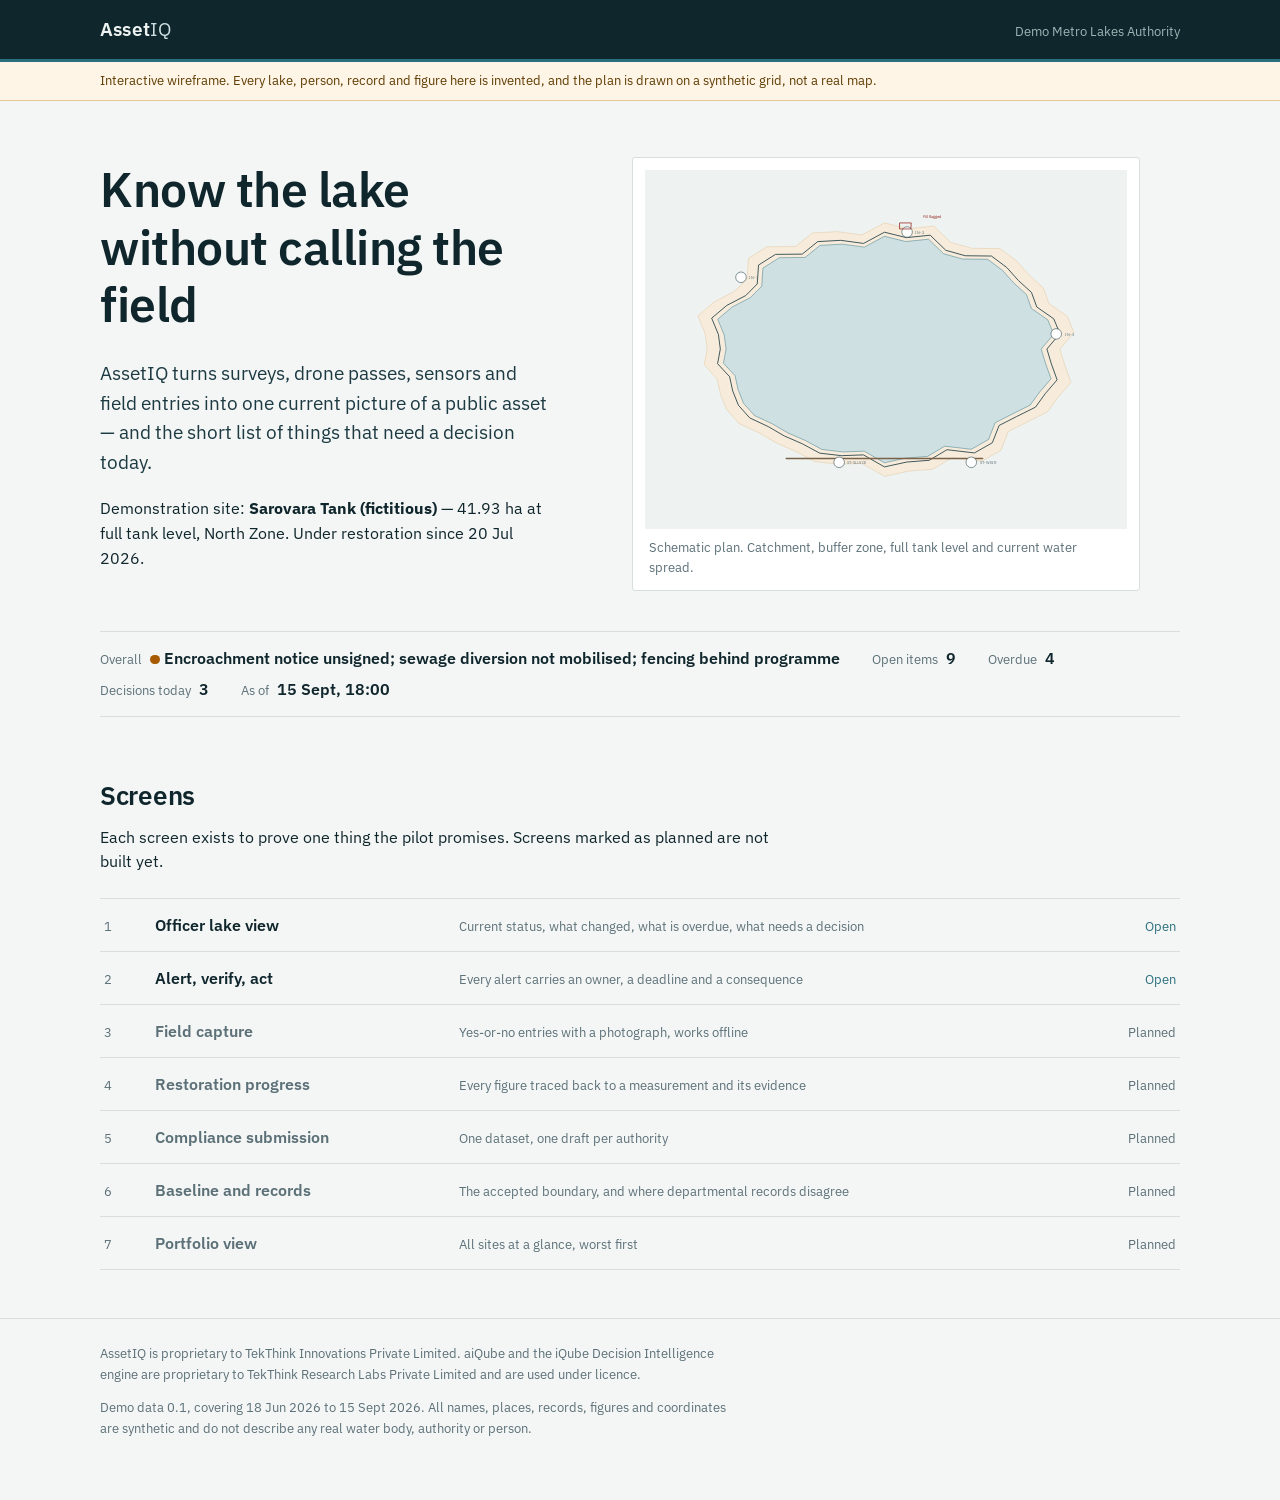
==== index.html @ f9c9c302 "Add files via upload" ====
<!doctype html>
<html lang="en">
<head>
<meta charset="utf-8">
<meta name="viewport" content="width=device-width, initial-scale=1">
<meta name="robots" content="noindex, nofollow">
<title>AssetIQ prototype</title>
<link rel="preconnect" href="https://fonts.googleapis.com">
<link rel="preconnect" href="https://fonts.gstatic.com" crossorigin>
<link href="https://fonts.googleapis.com/css2?family=IBM+Plex+Sans:wght@400;600&display=swap" rel="stylesheet">
<link rel="stylesheet" href="assets/css/aiq.css">
</head>
<body>

<header class="masthead">
  <div class="wrap">
    <span class="wordmark">Asset<span>IQ</span></span>
    <span class="authority" id="authority">Demo Metro Lakes Authority</span>
  </div>
</header>

<div class="demo-banner">
  <div class="wrap">Interactive wireframe. Every lake, person, record and figure here is invented, and the plan is drawn on a synthetic grid, not a real map.</div>
</div>

<main>
  <section class="hero wrap">
    <div class="hero-grid">
      <div>
        <h1>Know the lake without calling the field</h1>
        <p class="lede">AssetIQ turns surveys, drone passes, sensors and field entries into one current picture of a public asset — and the short list of things that need a decision today.</p>
        <p id="asset-line">Loading the demonstration site…</p>
      </div>
      <figure class="plan">
        <svg id="plan"></svg>
        <figcaption id="plan-caption">Schematic plan. Catchment, buffer zone, full tank level and current water spread.</figcaption>
      </figure>
    </div>

    <dl class="status-strip" id="status"></dl>
  </section>

  <section class="screens wrap">
    <h2>Screens</h2>
    <p>Each screen exists to prove one thing the pilot promises. Screens marked as planned are not built yet.</p>
    <ul class="screen-list" id="screens"></ul>
  </section>
</main>

<footer class="site">
  <div class="wrap">
    <p>AssetIQ is proprietary to TekThink Innovations Private Limited. aiQube and the iQube Decision Intelligence engine are proprietary to TekThink Research Labs Private Limited and are used under licence.</p>
    <p id="dataline"></p>
  </div>
</footer>

<script src="assets/js/aiq-data.js"></script>
<script>
const SCREENS = [
  { n: 1, file: "lake.html", name: "Officer lake view", what: "Current status, what changed, what is overdue, what needs a decision", built: true },
  { n: 2, file: "alerts.html", name: "Alert, verify, act", what: "Every alert carries an owner, a deadline and a consequence", built: true },
  { n: 3, file: "field.html", name: "Field capture", what: "Yes-or-no entries with a photograph, works offline" },
  { n: 4, file: "works.html", name: "Restoration progress", what: "Every figure traced back to a measurement and its evidence" },
  { n: 5, file: "compliance.html", name: "Compliance submission", what: "One dataset, one draft per authority" },
  { n: 6, file: "baseline.html", name: "Baseline and records", what: "The accepted boundary, and where departmental records disagree" },
  { n: 7, file: "portfolio.html", name: "Portfolio view", what: "All sites at a glance, worst first" }
];

(async () => {
  try {
    const data = await aiqLoad();
    const a = data.asset, ov = data.officer_view;

    document.getElementById("authority").textContent = data.authority.name;
    document.getElementById("asset-line").innerHTML =
      `Demonstration site: <strong>${a.display_name}</strong> — ${a.ftl_area_ha} ha at full tank level, ` +
      `${a.zone}. ${AIQ.custody(a.custody_state)} since ${AIQ.date(data.custody_history.at(-1).date)}.`;

    AIQ.drawPlan(document.getElementById("plan"), data);

    const parts = [
      ["Overall", `<span class="dot ${ov.overall_status}"></span> ${ov.status_reason}`],
      ["Open items", ov.open_event_count],
      ["Overdue", ov.overdue.length],
      ["Decisions today", ov.needs_decision_today.length],
      ["As of", AIQ.dateTime(ov.as_of)]
    ];
    document.getElementById("status").innerHTML = parts
      .map(([k, v]) => `<div><dt>${k}</dt><dd>${v}</dd></div>`).join("");

    document.getElementById("screens").innerHTML = SCREENS.map(s => {
      const inner = `<span class="num">${s.n}</span><span class="name">${s.name}</span>` +
                    `<span class="what">${s.what}</span><span class="state">${s.built ? "Open" : "Planned"}</span>`;
      return `<li>${s.built ? `<a href="${s.file}">${inner}</a>` : `<span class="pending">${inner}</span>`}</li>`;
    }).join("");

    document.getElementById("dataline").textContent =
      `Demo data ${data.meta.version}, covering ${AIQ.date(data.meta.period[0])} to ${AIQ.date(data.meta.period[1])}. ` +
      data.meta.disclaimer;
  } catch (err) {
    document.getElementById("asset-line").textContent =
      "The demonstration data did not load. Serve this folder over HTTP (for example: python3 -m http.server 8080) rather than opening the file directly.";
    console.error(err);
  }
})();
</script>
</body>
</html>
---- assets/css/aiq.css ----
/* AssetIQ prototype — base styles
   Palette takes its cue from survey drawings and water: deep water ink,
   silt slate, paper ground, with status colours reserved for status alone. */

:root {
  --ink: #0f262c;
  --ink-soft: #1c3a42;
  --slate: #5c7078;
  --paper: #f4f6f5;
  --surface: #ffffff;
  --line: #d7dedb;
  --line-strong: #a9b8b4;
  --water: #2a6f7d;
  --water-pale: #cfe0e2;
  --green: #2c6b45;
  --amber: #a65b00;
  --red: #94261f;
  --grey: #7e8c90;

  --step--1: 0.83rem;
  --step-0: 1rem;
  --step-1: 1.2rem;
  --step-2: 1.6rem;
  --step-3: 2.2rem;
  --step-4: 3rem;

  --gap: 1.25rem;
  --radius: 3px;
}

* { box-sizing: border-box; }

svg, img { max-width: 100%; }

html { scroll-padding-top: 5rem; }

body {
  margin: 0;
  overflow-x: hidden;
  background: var(--paper);
  color: var(--ink);
  font-family: "IBM Plex Sans", "Segoe UI", system-ui, sans-serif;
  font-size: var(--step-0);
  line-height: 1.55;
  font-variant-numeric: tabular-nums;
  -webkit-font-smoothing: antialiased;
}

h1, h2, h3 { line-height: 1.2; font-weight: 600; margin: 0 0 0.5em; letter-spacing: -0.01em; }
h1 { font-size: var(--step-3); }
h2 { font-size: var(--step-2); }
h3 { font-size: var(--step-1); }
p { margin: 0 0 1em; max-width: 68ch; }
a { color: var(--water); text-decoration-thickness: 1px; text-underline-offset: 2px; }
a:focus-visible, button:focus-visible { outline: 2px solid var(--water); outline-offset: 2px; }

.wrap { width: min(1080px, 100% - 3rem); margin-inline: auto; }

/* ---------------------------------------------------------------- masthead */
.masthead {
  background: var(--ink);
  color: #eef3f2;
  border-bottom: 3px solid var(--water);
}
.masthead .wrap { display: flex; align-items: baseline; gap: 1rem; padding: 0.9rem 0; flex-wrap: wrap; }
.wordmark { font-size: var(--step-1); font-weight: 600; letter-spacing: 0.01em; }
.wordmark span { color: var(--water-pale); font-weight: 400; }
.masthead .authority { color: #9fb6b8; font-size: var(--step--1); margin-left: auto; }

/* ---------------------------------------------------------------- banner */
.demo-banner {
  background: #fff5e6;
  border-bottom: 1px solid #e6c894;
  color: #5d3b00;
  font-size: var(--step--1);
}
.demo-banner .wrap { padding: 0.55rem 0; }

/* ---------------------------------------------------------------- hero */
.hero { padding: 2.5rem 0 1.5rem; }
.hero-grid { display: grid; grid-template-columns: minmax(0, 1fr) minmax(0, 1.3fr); gap: 2.5rem; align-items: center; }
.hero h1 { font-size: var(--step-4); max-width: 18ch; }
.hero .lede { font-size: var(--step-1); color: var(--ink-soft); }

.plan {
  background: var(--surface);
  border: 1px solid var(--line);
  border-radius: var(--radius);
  padding: 0.75rem;
}
.plan svg { display: block; width: 100%; height: auto; }
.plan figcaption { color: var(--slate); font-size: var(--step--1); padding: 0.5rem 0.25rem 0; }

/* schematic ink */
.plan-ink .catchment { fill: #eef2f0; stroke: var(--line-strong); stroke-dasharray: 6 4; }
.plan-ink .buffer { fill: #f7ecdc; stroke: #d9b98a; }
.plan-ink .ftl { fill: none; stroke: var(--ink-soft); stroke-width: 2.2; }
.plan-ink .water { fill: var(--water-pale); stroke: var(--water); stroke-width: 1.2; }
.plan-ink .bund { stroke: #7a6248; stroke-width: 4; fill: none; stroke-linecap: round; }
.plan-ink .node { fill: var(--surface); stroke: var(--ink-soft); stroke-width: 1.4; }
.plan-ink .node-label { font-size: 11px; fill: var(--slate); }
.plan-ink .flag { fill: none; stroke: var(--red); stroke-width: 2; }
.plan-ink .flag-label { font-size: 11px; fill: var(--red); }

/* ---------------------------------------------------------------- status */
.status-strip {
  display: flex; flex-wrap: wrap; gap: 0.35rem 2rem;
  border-top: 1px solid var(--line); border-bottom: 1px solid var(--line);
  padding: 0.9rem 0; margin: 1.5rem 0 2.5rem;
}
.status-strip div { display: flex; align-items: baseline; gap: 0.5rem; }
.status-strip dt { color: var(--slate); font-size: var(--step--1); }
.status-strip dd { margin: 0; font-weight: 600; }

.dot { width: 0.6rem; height: 0.6rem; border-radius: 50%; display: inline-block; }
.dot.green { background: var(--green); }
.dot.amber { background: var(--amber); }
.dot.red { background: var(--red); }
.dot.grey { background: var(--grey); }

/* ---------------------------------------------------------------- screens */
.screens { padding-bottom: 3rem; }
.screen-list { list-style: none; margin: 1.5rem 0 0; padding: 0; border-top: 1px solid var(--line); }
.screen-list li { border-bottom: 1px solid var(--line); }
.screen-list a, .screen-list .pending {
  display: grid; grid-template-columns: 2.2rem minmax(0, 18rem) 1fr auto;
  gap: 1rem; align-items: baseline; padding: 0.85rem 0.25rem; text-decoration: none; color: inherit;
}
.screen-list a:hover { background: #eaf0ef; }
.screen-list .pending { color: var(--slate); }
.screen-list .num { color: var(--slate); font-size: var(--step--1); }
.screen-list .name { font-weight: 600; }
.screen-list .what { color: var(--slate); font-size: var(--step--1); }
.screen-list .state { color: var(--slate); font-size: var(--step--1); white-space: nowrap; }
.screen-list a .state { color: var(--water); }

footer.site { border-top: 1px solid var(--line); padding: 1.5rem 0 3rem; color: var(--slate); font-size: var(--step--1); }
footer.site p { max-width: 80ch; }

@media (max-width: 800px) {
  .hero-grid { grid-template-columns: 1fr; gap: 1.5rem; }
  .hero h1 { font-size: var(--step-3); max-width: none; }
  .screen-list a, .screen-list .pending { grid-template-columns: 1.6rem 1fr; }
  .screen-list .what, .screen-list .state { grid-column: 2; }
}

@media (prefers-reduced-motion: reduce) {
  * { animation: none !important; transition: none !important; }
}

/* ================================================================ lake view */
.lake-head { padding: 1.75rem 0 0.75rem; }
.lake-head .row { display: flex; align-items: flex-end; justify-content: space-between; gap: 1rem; flex-wrap: wrap; }
.lake-head h1 { margin-bottom: 0.15em; }
.lake-head .sub { color: var(--slate); font-size: var(--step--1); margin: 0; }
.verdict { display: flex; align-items: center; gap: 0.6rem; font-weight: 600; }
.verdict .reason { font-weight: 400; color: var(--ink-soft); }

.cols { display: grid; grid-template-columns: minmax(0, 1fr) minmax(0, 1.15fr); gap: 2rem; align-items: start; padding-bottom: 3rem; }
.stack > * + * { margin-top: 1.75rem; }

.panel { background: var(--surface); border: 1px solid var(--line); border-radius: var(--radius); }
.panel > h2 { font-size: var(--step-1); margin: 0; padding: 0.8rem 1rem; border-bottom: 1px solid var(--line); }
.panel > .body { padding: 1rem; }
.panel > .body > :last-child { margin-bottom: 0; }

/* decisions — the one loud thing on the page */
.decisions { border-left: 4px solid var(--amber); }
.decisions ol { list-style: none; margin: 0; padding: 0; counter-reset: dec; }
.decisions li { display: grid; grid-template-columns: 1.6rem 1fr; gap: 0.75rem; padding: 0.85rem 0; border-bottom: 1px solid var(--line); }
.decisions li:last-child { border-bottom: 0; padding-bottom: 0; }
.decisions li::before { counter-increment: dec; content: counter(dec); color: var(--slate); font-size: var(--step--1); padding-top: 0.15rem; }
.decisions .ask { font-weight: 600; }
.decisions .why { color: var(--slate); font-size: var(--step--1); margin: 0.15rem 0 0; }

/* indicator grid */
.indicators { display: grid; grid-template-columns: repeat(2, minmax(0, 1fr)); }
.indicators div { padding: 0.7rem 1rem; border-top: 1px solid var(--line); }
.indicators div:nth-child(-n+2) { border-top: 0; }
.indicators div:nth-child(odd) { border-right: 1px solid var(--line); }
.indicators .k { display: flex; align-items: center; gap: 0.45rem; font-weight: 600; font-size: var(--step--1); }
.indicators .v { color: var(--slate); font-size: var(--step--1); margin: 0.1rem 0 0; }

/* event rows */
.events { list-style: none; margin: 0; padding: 0; }
.events li { padding: 0.8rem 1rem; border-top: 1px solid var(--line); }
.events li:first-child { border-top: 0; }
.events .title { font-weight: 600; }
.events .meta { color: var(--slate); font-size: var(--step--1); margin: 0.15rem 0 0; }
.events .late { color: var(--red); font-weight: 600; }
.events .owner { color: var(--ink-soft); }

/* charts */
.chart { width: 100%; height: auto; display: block; }
.chart .grid-line { stroke: var(--line); stroke-width: 1; }
.chart .limit { stroke: var(--red); stroke-width: 1; stroke-dasharray: 4 3; }
.chart .plot { fill: none; stroke: var(--water); stroke-width: 1.6; }
.chart .mark { fill: var(--red); }
.chart text { font-size: 10px; fill: var(--slate); }
.chart .band { fill: #f6e7e6; }
.caption { color: var(--slate); font-size: var(--step--1); margin: 0.5rem 0 0; }

/* progress */
.bars { list-style: none; margin: 0; padding: 0; }
.bars li { display: grid; grid-template-columns: 1fr 5rem; gap: 0.75rem; align-items: center; padding: 0.4rem 0; }
.bars .label { font-size: var(--step--1); }
.bars .track { grid-column: 1 / -1; height: 6px; background: #e8edeb; border-radius: 3px; overflow: hidden; }
.bars .fill { display: block; height: 100%; background: var(--water); }
.bars .pct { text-align: right; font-size: var(--step--1); font-weight: 600; }
.total { display: flex; justify-content: space-between; align-items: baseline; border-top: 1px solid var(--line); margin-top: 0.75rem; padding-top: 0.75rem; }
.total .big { font-size: var(--step-2); font-weight: 600; }

.backlink { display: inline-block; margin: 1.25rem 0 0; font-size: var(--step--1); }

@media (max-width: 860px) {
  .cols { grid-template-columns: 1fr; }
  .indicators { grid-template-columns: 1fr; }
  .indicators div:nth-child(odd) { border-right: 0; }
  .indicators div:nth-child(2) { border-top: 1px solid var(--line); }
}
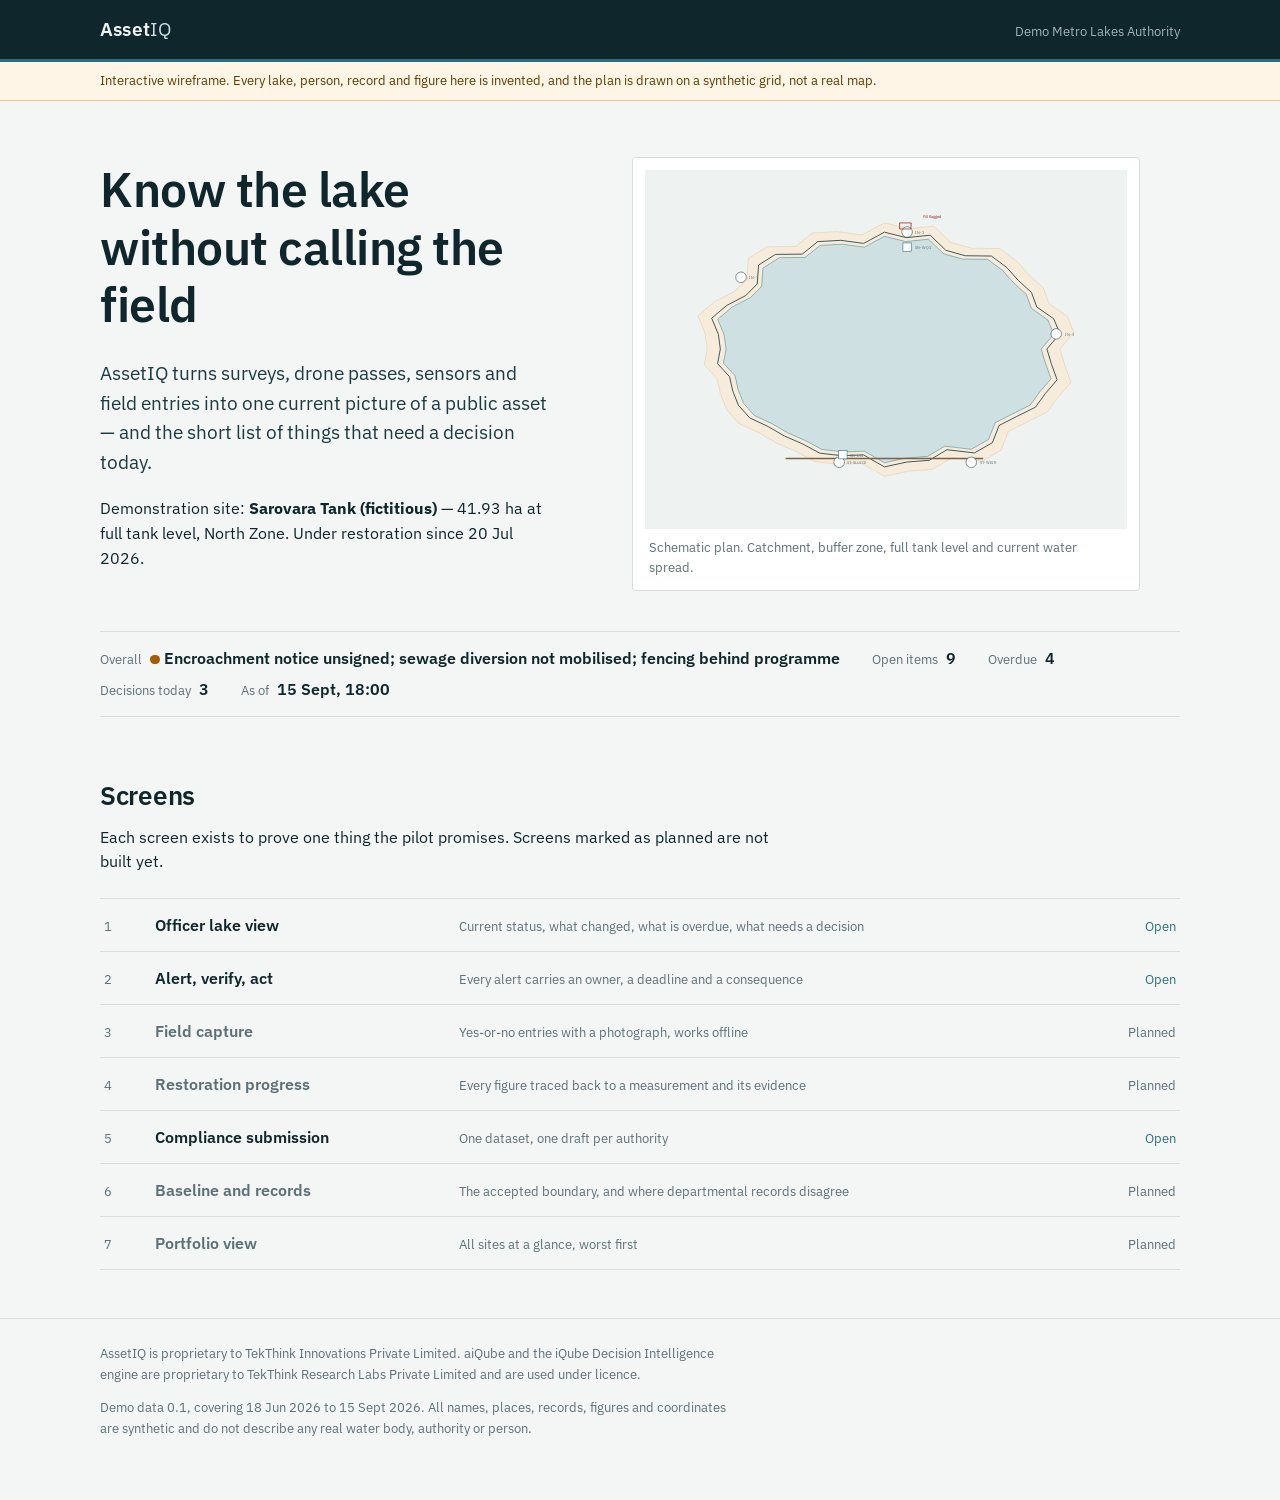
==== commit 69e3ae82: "Add files via upload" ====
--- a/index.html
+++ b/index.html
@@ -61,7 +61,7 @@
   { n: 2, file: "alerts.html", name: "Alert, verify, act", what: "Every alert carries an owner, a deadline and a consequence", built: true },
   { n: 3, file: "field.html", name: "Field capture", what: "Yes-or-no entries with a photograph, works offline" },
   { n: 4, file: "works.html", name: "Restoration progress", what: "Every figure traced back to a measurement and its evidence" },
-  { n: 5, file: "compliance.html", name: "Compliance submission", what: "One dataset, one draft per authority" },
+  { n: 5, file: "compliance.html", name: "Compliance submission", what: "One dataset, one draft per authority", built: true },
   { n: 6, file: "baseline.html", name: "Baseline and records", what: "The accepted boundary, and where departmental records disagree" },
   { n: 7, file: "portfolio.html", name: "Portfolio view", what: "All sites at a glance, worst first" }
 ];
--- a/assets/css/aiq.css
+++ b/assets/css/aiq.css
@@ -1,221 +1,279 @@
-/* AssetIQ prototype — base styles
-   Palette takes its cue from survey drawings and water: deep water ink,
-   silt slate, paper ground, with status colours reserved for status alone. */
-
-:root {
-  --ink: #0f262c;
-  --ink-soft: #1c3a42;
-  --slate: #5c7078;
-  --paper: #f4f6f5;
-  --surface: #ffffff;
-  --line: #d7dedb;
-  --line-strong: #a9b8b4;
-  --water: #2a6f7d;
-  --water-pale: #cfe0e2;
-  --green: #2c6b45;
-  --amber: #a65b00;
-  --red: #94261f;
-  --grey: #7e8c90;
-
-  --step--1: 0.83rem;
-  --step-0: 1rem;
-  --step-1: 1.2rem;
-  --step-2: 1.6rem;
-  --step-3: 2.2rem;
-  --step-4: 3rem;
-
-  --gap: 1.25rem;
-  --radius: 3px;
-}
-
-* { box-sizing: border-box; }
-
-svg, img { max-width: 100%; }
-
-html { scroll-padding-top: 5rem; }
-
-body {
-  margin: 0;
-  overflow-x: hidden;
-  background: var(--paper);
-  color: var(--ink);
-  font-family: "IBM Plex Sans", "Segoe UI", system-ui, sans-serif;
-  font-size: var(--step-0);
-  line-height: 1.55;
-  font-variant-numeric: tabular-nums;
-  -webkit-font-smoothing: antialiased;
-}
-
-h1, h2, h3 { line-height: 1.2; font-weight: 600; margin: 0 0 0.5em; letter-spacing: -0.01em; }
-h1 { font-size: var(--step-3); }
-h2 { font-size: var(--step-2); }
-h3 { font-size: var(--step-1); }
-p { margin: 0 0 1em; max-width: 68ch; }
-a { color: var(--water); text-decoration-thickness: 1px; text-underline-offset: 2px; }
-a:focus-visible, button:focus-visible { outline: 2px solid var(--water); outline-offset: 2px; }
-
-.wrap { width: min(1080px, 100% - 3rem); margin-inline: auto; }
-
-/* ---------------------------------------------------------------- masthead */
-.masthead {
-  background: var(--ink);
-  color: #eef3f2;
-  border-bottom: 3px solid var(--water);
-}
-.masthead .wrap { display: flex; align-items: baseline; gap: 1rem; padding: 0.9rem 0; flex-wrap: wrap; }
-.wordmark { font-size: var(--step-1); font-weight: 600; letter-spacing: 0.01em; }
-.wordmark span { color: var(--water-pale); font-weight: 400; }
-.masthead .authority { color: #9fb6b8; font-size: var(--step--1); margin-left: auto; }
-
-/* ---------------------------------------------------------------- banner */
-.demo-banner {
-  background: #fff5e6;
-  border-bottom: 1px solid #e6c894;
-  color: #5d3b00;
-  font-size: var(--step--1);
-}
-.demo-banner .wrap { padding: 0.55rem 0; }
-
-/* ---------------------------------------------------------------- hero */
-.hero { padding: 2.5rem 0 1.5rem; }
-.hero-grid { display: grid; grid-template-columns: minmax(0, 1fr) minmax(0, 1.3fr); gap: 2.5rem; align-items: center; }
-.hero h1 { font-size: var(--step-4); max-width: 18ch; }
-.hero .lede { font-size: var(--step-1); color: var(--ink-soft); }
-
-.plan {
-  background: var(--surface);
-  border: 1px solid var(--line);
-  border-radius: var(--radius);
-  padding: 0.75rem;
-}
-.plan svg { display: block; width: 100%; height: auto; }
-.plan figcaption { color: var(--slate); font-size: var(--step--1); padding: 0.5rem 0.25rem 0; }
-
-/* schematic ink */
-.plan-ink .catchment { fill: #eef2f0; stroke: var(--line-strong); stroke-dasharray: 6 4; }
-.plan-ink .buffer { fill: #f7ecdc; stroke: #d9b98a; }
-.plan-ink .ftl { fill: none; stroke: var(--ink-soft); stroke-width: 2.2; }
-.plan-ink .water { fill: var(--water-pale); stroke: var(--water); stroke-width: 1.2; }
-.plan-ink .bund { stroke: #7a6248; stroke-width: 4; fill: none; stroke-linecap: round; }
-.plan-ink .node { fill: var(--surface); stroke: var(--ink-soft); stroke-width: 1.4; }
-.plan-ink .node-label { font-size: 11px; fill: var(--slate); }
-.plan-ink .flag { fill: none; stroke: var(--red); stroke-width: 2; }
-.plan-ink .flag-label { font-size: 11px; fill: var(--red); }
-
-/* ---------------------------------------------------------------- status */
-.status-strip {
-  display: flex; flex-wrap: wrap; gap: 0.35rem 2rem;
-  border-top: 1px solid var(--line); border-bottom: 1px solid var(--line);
-  padding: 0.9rem 0; margin: 1.5rem 0 2.5rem;
-}
-.status-strip div { display: flex; align-items: baseline; gap: 0.5rem; }
-.status-strip dt { color: var(--slate); font-size: var(--step--1); }
-.status-strip dd { margin: 0; font-weight: 600; }
-
-.dot { width: 0.6rem; height: 0.6rem; border-radius: 50%; display: inline-block; }
-.dot.green { background: var(--green); }
-.dot.amber { background: var(--amber); }
-.dot.red { background: var(--red); }
-.dot.grey { background: var(--grey); }
-
-/* ---------------------------------------------------------------- screens */
-.screens { padding-bottom: 3rem; }
-.screen-list { list-style: none; margin: 1.5rem 0 0; padding: 0; border-top: 1px solid var(--line); }
-.screen-list li { border-bottom: 1px solid var(--line); }
-.screen-list a, .screen-list .pending {
-  display: grid; grid-template-columns: 2.2rem minmax(0, 18rem) 1fr auto;
-  gap: 1rem; align-items: baseline; padding: 0.85rem 0.25rem; text-decoration: none; color: inherit;
-}
-.screen-list a:hover { background: #eaf0ef; }
-.screen-list .pending { color: var(--slate); }
-.screen-list .num { color: var(--slate); font-size: var(--step--1); }
-.screen-list .name { font-weight: 600; }
-.screen-list .what { color: var(--slate); font-size: var(--step--1); }
-.screen-list .state { color: var(--slate); font-size: var(--step--1); white-space: nowrap; }
-.screen-list a .state { color: var(--water); }
-
-footer.site { border-top: 1px solid var(--line); padding: 1.5rem 0 3rem; color: var(--slate); font-size: var(--step--1); }
-footer.site p { max-width: 80ch; }
-
-@media (max-width: 800px) {
-  .hero-grid { grid-template-columns: 1fr; gap: 1.5rem; }
-  .hero h1 { font-size: var(--step-3); max-width: none; }
-  .screen-list a, .screen-list .pending { grid-template-columns: 1.6rem 1fr; }
-  .screen-list .what, .screen-list .state { grid-column: 2; }
-}
-
-@media (prefers-reduced-motion: reduce) {
-  * { animation: none !important; transition: none !important; }
-}
-
-/* ================================================================ lake view */
-.lake-head { padding: 1.75rem 0 0.75rem; }
-.lake-head .row { display: flex; align-items: flex-end; justify-content: space-between; gap: 1rem; flex-wrap: wrap; }
-.lake-head h1 { margin-bottom: 0.15em; }
-.lake-head .sub { color: var(--slate); font-size: var(--step--1); margin: 0; }
-.verdict { display: flex; align-items: center; gap: 0.6rem; font-weight: 600; }
-.verdict .reason { font-weight: 400; color: var(--ink-soft); }
-
-.cols { display: grid; grid-template-columns: minmax(0, 1fr) minmax(0, 1.15fr); gap: 2rem; align-items: start; padding-bottom: 3rem; }
-.stack > * + * { margin-top: 1.75rem; }
-
-.panel { background: var(--surface); border: 1px solid var(--line); border-radius: var(--radius); }
-.panel > h2 { font-size: var(--step-1); margin: 0; padding: 0.8rem 1rem; border-bottom: 1px solid var(--line); }
-.panel > .body { padding: 1rem; }
-.panel > .body > :last-child { margin-bottom: 0; }
-
-/* decisions — the one loud thing on the page */
-.decisions { border-left: 4px solid var(--amber); }
-.decisions ol { list-style: none; margin: 0; padding: 0; counter-reset: dec; }
-.decisions li { display: grid; grid-template-columns: 1.6rem 1fr; gap: 0.75rem; padding: 0.85rem 0; border-bottom: 1px solid var(--line); }
-.decisions li:last-child { border-bottom: 0; padding-bottom: 0; }
-.decisions li::before { counter-increment: dec; content: counter(dec); color: var(--slate); font-size: var(--step--1); padding-top: 0.15rem; }
-.decisions .ask { font-weight: 600; }
-.decisions .why { color: var(--slate); font-size: var(--step--1); margin: 0.15rem 0 0; }
-
-/* indicator grid */
-.indicators { display: grid; grid-template-columns: repeat(2, minmax(0, 1fr)); }
-.indicators div { padding: 0.7rem 1rem; border-top: 1px solid var(--line); }
-.indicators div:nth-child(-n+2) { border-top: 0; }
-.indicators div:nth-child(odd) { border-right: 1px solid var(--line); }
-.indicators .k { display: flex; align-items: center; gap: 0.45rem; font-weight: 600; font-size: var(--step--1); }
-.indicators .v { color: var(--slate); font-size: var(--step--1); margin: 0.1rem 0 0; }
-
-/* event rows */
-.events { list-style: none; margin: 0; padding: 0; }
-.events li { padding: 0.8rem 1rem; border-top: 1px solid var(--line); }
-.events li:first-child { border-top: 0; }
-.events .title { font-weight: 600; }
-.events .meta { color: var(--slate); font-size: var(--step--1); margin: 0.15rem 0 0; }
-.events .late { color: var(--red); font-weight: 600; }
-.events .owner { color: var(--ink-soft); }
-
-/* charts */
-.chart { width: 100%; height: auto; display: block; }
-.chart .grid-line { stroke: var(--line); stroke-width: 1; }
-.chart .limit { stroke: var(--red); stroke-width: 1; stroke-dasharray: 4 3; }
-.chart .plot { fill: none; stroke: var(--water); stroke-width: 1.6; }
-.chart .mark { fill: var(--red); }
-.chart text { font-size: 10px; fill: var(--slate); }
-.chart .band { fill: #f6e7e6; }
-.caption { color: var(--slate); font-size: var(--step--1); margin: 0.5rem 0 0; }
-
-/* progress */
-.bars { list-style: none; margin: 0; padding: 0; }
-.bars li { display: grid; grid-template-columns: 1fr 5rem; gap: 0.75rem; align-items: center; padding: 0.4rem 0; }
-.bars .label { font-size: var(--step--1); }
-.bars .track { grid-column: 1 / -1; height: 6px; background: #e8edeb; border-radius: 3px; overflow: hidden; }
-.bars .fill { display: block; height: 100%; background: var(--water); }
-.bars .pct { text-align: right; font-size: var(--step--1); font-weight: 600; }
-.total { display: flex; justify-content: space-between; align-items: baseline; border-top: 1px solid var(--line); margin-top: 0.75rem; padding-top: 0.75rem; }
-.total .big { font-size: var(--step-2); font-weight: 600; }
-
-.backlink { display: inline-block; margin: 1.25rem 0 0; font-size: var(--step--1); }
-
-@media (max-width: 860px) {
-  .cols { grid-template-columns: 1fr; }
-  .indicators { grid-template-columns: 1fr; }
-  .indicators div:nth-child(odd) { border-right: 0; }
-  .indicators div:nth-child(2) { border-top: 1px solid var(--line); }
-}
-
+/* AssetIQ prototype — base styles
+   Palette takes its cue from survey drawings and water: deep water ink,
+   silt slate, paper ground, with status colours reserved for status alone. */
+
+:root {
+  --ink: #0f262c;
+  --ink-soft: #1c3a42;
+  --slate: #5c7078;
+  --paper: #f4f6f5;
+  --surface: #ffffff;
+  --line: #d7dedb;
+  --line-strong: #a9b8b4;
+  --water: #2a6f7d;
+  --water-pale: #cfe0e2;
+  --green: #2c6b45;
+  --amber: #a65b00;
+  --red: #94261f;
+  --grey: #7e8c90;
+
+  --step--1: 0.83rem;
+  --step-0: 1rem;
+  --step-1: 1.2rem;
+  --step-2: 1.6rem;
+  --step-3: 2.2rem;
+  --step-4: 3rem;
+
+  --gap: 1.25rem;
+  --radius: 3px;
+}
+
+* { box-sizing: border-box; }
+
+svg, img { max-width: 100%; }
+
+html { scroll-padding-top: 5rem; }
+
+body {
+  margin: 0;
+  overflow-x: hidden;
+  background: var(--paper);
+  color: var(--ink);
+  font-family: "IBM Plex Sans", "Segoe UI", system-ui, sans-serif;
+  font-size: var(--step-0);
+  line-height: 1.55;
+  font-variant-numeric: tabular-nums;
+  -webkit-font-smoothing: antialiased;
+}
+
+h1, h2, h3 { line-height: 1.2; font-weight: 600; margin: 0 0 0.5em; letter-spacing: -0.01em; }
+h1 { font-size: var(--step-3); }
+h2 { font-size: var(--step-2); }
+h3 { font-size: var(--step-1); }
+p { margin: 0 0 1em; max-width: 68ch; }
+a { color: var(--water); text-decoration-thickness: 1px; text-underline-offset: 2px; }
+a:focus-visible, button:focus-visible { outline: 2px solid var(--water); outline-offset: 2px; }
+
+.wrap { width: min(1080px, 100% - 3rem); margin-inline: auto; }
+
+/* ---------------------------------------------------------------- masthead */
+.masthead {
+  background: var(--ink);
+  color: #eef3f2;
+  border-bottom: 3px solid var(--water);
+}
+.masthead .wrap { display: flex; align-items: baseline; gap: 1rem; padding: 0.9rem 0; flex-wrap: wrap; }
+.wordmark { font-size: var(--step-1); font-weight: 600; letter-spacing: 0.01em; }
+.wordmark span { color: var(--water-pale); font-weight: 400; }
+.masthead .authority { color: #9fb6b8; font-size: var(--step--1); margin-left: auto; }
+
+/* ---------------------------------------------------------------- banner */
+.demo-banner {
+  background: #fff5e6;
+  border-bottom: 1px solid #e6c894;
+  color: #5d3b00;
+  font-size: var(--step--1);
+}
+.demo-banner .wrap { padding: 0.55rem 0; }
+
+/* ---------------------------------------------------------------- hero */
+.hero { padding: 2.5rem 0 1.5rem; }
+.hero-grid { display: grid; grid-template-columns: minmax(0, 1fr) minmax(0, 1.3fr); gap: 2.5rem; align-items: center; }
+.hero h1 { font-size: var(--step-4); max-width: 18ch; }
+.hero .lede { font-size: var(--step-1); color: var(--ink-soft); }
+
+.plan {
+  background: var(--surface);
+  border: 1px solid var(--line);
+  border-radius: var(--radius);
+  padding: 0.75rem;
+}
+.plan svg { display: block; width: 100%; height: auto; }
+.plan figcaption { color: var(--slate); font-size: var(--step--1); padding: 0.5rem 0.25rem 0; }
+
+/* schematic ink */
+.plan-ink .catchment { fill: #eef2f0; stroke: var(--line-strong); stroke-dasharray: 6 4; }
+.plan-ink .buffer { fill: #f7ecdc; stroke: #d9b98a; }
+.plan-ink .ftl { fill: none; stroke: var(--ink-soft); stroke-width: 2.2; }
+.plan-ink .water { fill: var(--water-pale); stroke: var(--water); stroke-width: 1.2; }
+.plan-ink .bund { stroke: #7a6248; stroke-width: 4; fill: none; stroke-linecap: round; }
+.plan-ink .node { fill: var(--surface); stroke: var(--ink-soft); stroke-width: 1.4; }
+.plan-ink .node-label { font-size: 11px; fill: var(--slate); }
+.plan-ink .flag { fill: none; stroke: var(--red); stroke-width: 2; }
+.plan-ink .flag-label { font-size: 11px; fill: var(--red); }
+
+/* ---------------------------------------------------------------- status */
+.status-strip {
+  display: flex; flex-wrap: wrap; gap: 0.35rem 2rem;
+  border-top: 1px solid var(--line); border-bottom: 1px solid var(--line);
+  padding: 0.9rem 0; margin: 1.5rem 0 2.5rem;
+}
+.status-strip div { display: flex; align-items: baseline; gap: 0.5rem; }
+.status-strip dt { color: var(--slate); font-size: var(--step--1); }
+.status-strip dd { margin: 0; font-weight: 600; }
+
+.dot { width: 0.6rem; height: 0.6rem; border-radius: 50%; display: inline-block; }
+.dot.green { background: var(--green); }
+.dot.amber { background: var(--amber); }
+.dot.red { background: var(--red); }
+.dot.grey { background: var(--grey); }
+
+/* ---------------------------------------------------------------- screens */
+.screens { padding-bottom: 3rem; }
+.screen-list { list-style: none; margin: 1.5rem 0 0; padding: 0; border-top: 1px solid var(--line); }
+.screen-list li { border-bottom: 1px solid var(--line); }
+.screen-list a, .screen-list .pending {
+  display: grid; grid-template-columns: 2.2rem minmax(0, 18rem) 1fr auto;
+  gap: 1rem; align-items: baseline; padding: 0.85rem 0.25rem; text-decoration: none; color: inherit;
+}
+.screen-list a:hover { background: #eaf0ef; }
+.screen-list .pending { color: var(--slate); }
+.screen-list .num { color: var(--slate); font-size: var(--step--1); }
+.screen-list .name { font-weight: 600; }
+.screen-list .what { color: var(--slate); font-size: var(--step--1); }
+.screen-list .state { color: var(--slate); font-size: var(--step--1); white-space: nowrap; }
+.screen-list a .state { color: var(--water); }
+
+footer.site { border-top: 1px solid var(--line); padding: 1.5rem 0 3rem; color: var(--slate); font-size: var(--step--1); }
+footer.site p { max-width: 80ch; }
+
+@media (max-width: 800px) {
+  .hero-grid { grid-template-columns: 1fr; gap: 1.5rem; }
+  .hero h1 { font-size: var(--step-3); max-width: none; }
+  .screen-list a, .screen-list .pending { grid-template-columns: 1.6rem 1fr; }
+  .screen-list .what, .screen-list .state { grid-column: 2; }
+}
+
+@media (prefers-reduced-motion: reduce) {
+  * { animation: none !important; transition: none !important; }
+}
+
+/* ================================================================ lake view */
+.lake-head { padding: 1.75rem 0 0.75rem; }
+.lake-head .row { display: flex; align-items: flex-end; justify-content: space-between; gap: 1rem; flex-wrap: wrap; }
+.lake-head h1 { margin-bottom: 0.15em; }
+.lake-head .sub { color: var(--slate); font-size: var(--step--1); margin: 0; }
+.verdict { display: flex; align-items: center; gap: 0.6rem; font-weight: 600; }
+.verdict .reason { font-weight: 400; color: var(--ink-soft); }
+
+.cols { display: grid; grid-template-columns: minmax(0, 1fr) minmax(0, 1.15fr); gap: 2rem; align-items: start; padding-bottom: 3rem; }
+.stack > * + * { margin-top: 1.75rem; }
+
+.panel { background: var(--surface); border: 1px solid var(--line); border-radius: var(--radius); }
+.panel > h2 { font-size: var(--step-1); margin: 0; padding: 0.8rem 1rem; border-bottom: 1px solid var(--line); }
+.panel > .body { padding: 1rem; }
+.panel > .body > :last-child { margin-bottom: 0; }
+
+/* decisions — the one loud thing on the page */
+.decisions { border-left: 4px solid var(--amber); }
+.decisions ol { list-style: none; margin: 0; padding: 0; counter-reset: dec; }
+.decisions li { display: grid; grid-template-columns: 1.6rem 1fr; gap: 0.75rem; padding: 0.85rem 0; border-bottom: 1px solid var(--line); }
+.decisions li:last-child { border-bottom: 0; padding-bottom: 0; }
+.decisions li::before { counter-increment: dec; content: counter(dec); color: var(--slate); font-size: var(--step--1); padding-top: 0.15rem; }
+.decisions .ask { font-weight: 600; }
+.decisions .why { color: var(--slate); font-size: var(--step--1); margin: 0.15rem 0 0; }
+
+/* indicator grid */
+.indicators { display: grid; grid-template-columns: repeat(2, minmax(0, 1fr)); }
+.indicators div { padding: 0.7rem 1rem; border-top: 1px solid var(--line); }
+.indicators div:nth-child(-n+2) { border-top: 0; }
+.indicators div:nth-child(odd) { border-right: 1px solid var(--line); }
+.indicators .k { display: flex; align-items: center; gap: 0.45rem; font-weight: 600; font-size: var(--step--1); }
+.indicators .v { color: var(--slate); font-size: var(--step--1); margin: 0.1rem 0 0; }
+
+/* event rows */
+.events { list-style: none; margin: 0; padding: 0; }
+.events li { padding: 0.8rem 1rem; border-top: 1px solid var(--line); }
+.events li:first-child { border-top: 0; }
+.events .title { font-weight: 600; }
+.events .meta { color: var(--slate); font-size: var(--step--1); margin: 0.15rem 0 0; }
+.events .late { color: var(--red); font-weight: 600; }
+.events .owner { color: var(--ink-soft); }
+
+/* charts */
+.chart { width: 100%; height: auto; display: block; }
+.chart .grid-line { stroke: var(--line); stroke-width: 1; }
+.chart .limit { stroke: var(--red); stroke-width: 1; stroke-dasharray: 4 3; }
+.chart .plot { fill: none; stroke: var(--water); stroke-width: 1.6; }
+.chart .mark { fill: var(--red); }
+.chart text { font-size: 10px; fill: var(--slate); }
+.chart .band { fill: #f6e7e6; }
+.caption { color: var(--slate); font-size: var(--step--1); margin: 0.5rem 0 0; }
+
+/* progress */
+.bars { list-style: none; margin: 0; padding: 0; }
+.bars li { display: grid; grid-template-columns: 1fr 5rem; gap: 0.75rem; align-items: center; padding: 0.4rem 0; }
+.bars .label { font-size: var(--step--1); }
+.bars .track { grid-column: 1 / -1; height: 6px; background: #e8edeb; border-radius: 3px; overflow: hidden; }
+.bars .fill { display: block; height: 100%; background: var(--water); }
+.bars .pct { text-align: right; font-size: var(--step--1); font-weight: 600; }
+.total { display: flex; justify-content: space-between; align-items: baseline; border-top: 1px solid var(--line); margin-top: 0.75rem; padding-top: 0.75rem; }
+.total .big { font-size: var(--step-2); font-weight: 600; }
+
+.backlink { display: inline-block; margin: 1.25rem 0 0; font-size: var(--step--1); }
+
+@media (max-width: 860px) {
+  .cols { grid-template-columns: 1fr; }
+  .indicators { grid-template-columns: 1fr; }
+  .indicators div:nth-child(odd) { border-right: 0; }
+  .indicators div:nth-child(2) { border-top: 1px solid var(--line); }
+}
+
+.plan-ink .sensor { fill: var(--surface); stroke: var(--water); stroke-width: 1.6; }
+
+/* ================================================================ alerts */
+.two-pane { display: grid; grid-template-columns: minmax(0, 20rem) minmax(0, 1fr); gap: 1.75rem; align-items: start; padding-bottom: 3rem; }
+.filters { display: flex; flex-wrap: wrap; gap: 0.4rem; margin: 0 0 0.9rem; }
+.filters button {
+  font: inherit; font-size: var(--step--1); padding: 0.25rem 0.7rem; cursor: pointer;
+  background: var(--surface); border: 1px solid var(--line-strong); border-radius: 999px; color: var(--ink-soft);
+}
+.filters button[aria-pressed="true"] { background: var(--ink); border-color: var(--ink); color: #fff; }
+
+.alert-list { list-style: none; margin: 0; padding: 0; border: 1px solid var(--line); border-radius: var(--radius); background: var(--surface); }
+.alert-list li + li { border-top: 1px solid var(--line); }
+.alert-list button {
+  display: block; width: 100%; text-align: left; font: inherit; cursor: pointer;
+  background: none; border: 0; border-left: 3px solid transparent; padding: 0.7rem 0.9rem;
+}
+.alert-list button:hover { background: #eef2f1; }
+.alert-list button[aria-current="true"] { border-left-color: var(--water); background: #eaf1f1; }
+.alert-list .t { display: block; font-weight: 600; font-size: var(--step--1); line-height: 1.35; }
+.alert-list .m { display: block; color: var(--slate); font-size: var(--step--1); margin: 0.15rem 0 0; }
+.alert-list .m .late { color: var(--red); font-weight: 600; }
+
+.detail h2 { margin-bottom: 0.2em; }
+.detail .tagline { color: var(--slate); font-size: var(--step--1); margin-bottom: 1.25rem; }
+.badge { display: inline-block; font-size: var(--step--1); padding: 0.1rem 0.55rem; border-radius: 999px; border: 1px solid var(--line-strong); color: var(--ink-soft); }
+.badge.open { border-color: var(--amber); color: var(--amber); }
+.badge.closed { border-color: var(--green); color: var(--green); }
+.badge.late { border-color: var(--red); color: var(--red); }
+
+.chain { list-style: none; margin: 0; padding: 0 0 0 1.35rem; border-left: 2px solid var(--line); }
+.chain li { position: relative; padding: 0 0 1.1rem 0; }
+.chain li::before {
+  content: ""; position: absolute; left: -1.78rem; top: 0.42rem;
+  width: 0.7rem; height: 0.7rem; border-radius: 50%; background: var(--surface); border: 2px solid var(--line-strong);
+}
+.chain li.done::before { background: var(--water); border-color: var(--water); }
+.chain li.waiting::before { border-color: var(--amber); }
+.chain .step { font-weight: 600; }
+.chain .when { color: var(--slate); font-size: var(--step--1); }
+.chain p { margin: 0.15rem 0 0; }
+
+.consequence { background: #fdf3ea; border-left: 3px solid var(--amber); padding: 0.7rem 0.9rem; margin: 0 0 1.25rem; }
+.consequence strong { display: block; font-size: var(--step--1); color: var(--amber); }
+
+.evidence { display: grid; grid-template-columns: repeat(auto-fill, minmax(11rem, 1fr)); gap: 0.75rem; }
+.evidence figure { margin: 0; border: 1px solid var(--line); border-radius: var(--radius); overflow: hidden; background: var(--surface); }
+.evidence .frame { aspect-ratio: 4 / 3; text-align: center; padding: 0 0.5rem; background: repeating-linear-gradient(45deg, #eef2f1, #eef2f1 8px, #e6ecea 8px, #e6ecea 16px); display: grid; place-items: center; color: var(--slate); font-size: var(--step--1); }
+.evidence figcaption { padding: 0.5rem 0.6rem; font-size: var(--step--1); color: var(--slate); }
+.evidence .hash { word-break: break-all; color: var(--slate); }
+.evidence .who { color: var(--ink); font-weight: 600; }
+
+.actions { display: flex; gap: 0.6rem; flex-wrap: wrap; margin-top: 0.4rem; }
+.actions button { font: inherit; padding: 0.45rem 1rem; border-radius: var(--radius); border: 1px solid var(--ink); background: var(--ink); color: #fff; cursor: not-allowed; opacity: 0.85; }
+.actions button.secondary { background: var(--surface); color: var(--ink); }
+.wire-note { color: var(--slate); font-size: var(--step--1); margin-top: 0.5rem; }
+
+@media (max-width: 860px) { .two-pane { grid-template-columns: 1fr; } }
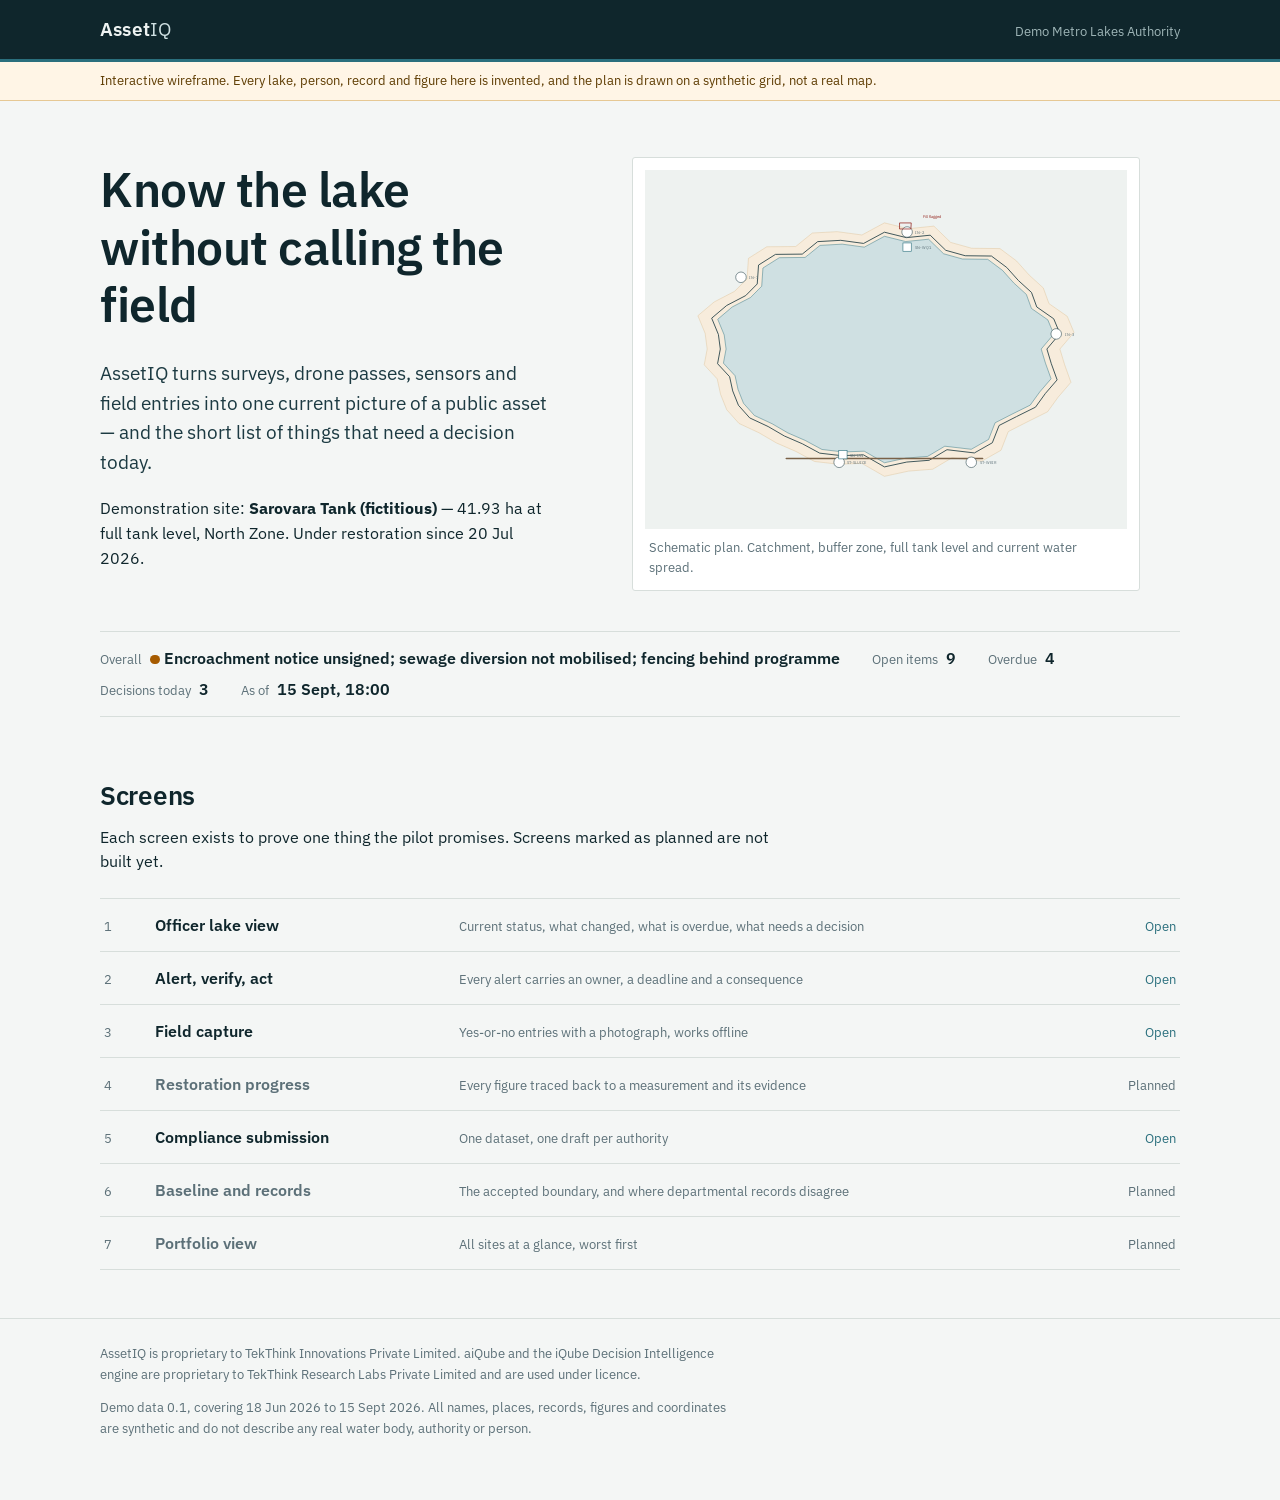
==== commit fbff1f26: "Add files via upload" ====
--- a/index.html
+++ b/index.html
@@ -59,7 +59,7 @@
 const SCREENS = [
   { n: 1, file: "lake.html", name: "Officer lake view", what: "Current status, what changed, what is overdue, what needs a decision", built: true },
   { n: 2, file: "alerts.html", name: "Alert, verify, act", what: "Every alert carries an owner, a deadline and a consequence", built: true },
-  { n: 3, file: "field.html", name: "Field capture", what: "Yes-or-no entries with a photograph, works offline" },
+  { n: 3, file: "field.html", name: "Field capture", what: "Yes-or-no entries with a photograph, works offline", built: true },
   { n: 4, file: "works.html", name: "Restoration progress", what: "Every figure traced back to a measurement and its evidence" },
   { n: 5, file: "compliance.html", name: "Compliance submission", what: "One dataset, one draft per authority", built: true },
   { n: 6, file: "baseline.html", name: "Baseline and records", what: "The accepted boundary, and where departmental records disagree" },
--- a/assets/css/aiq.css
+++ b/assets/css/aiq.css
@@ -277,3 +277,25 @@
 .wire-note { color: var(--slate); font-size: var(--step--1); margin-top: 0.5rem; }
 
 @media (max-width: 860px) { .two-pane { grid-template-columns: 1fr; } }
+
+/* recorded demo decisions */
+.actions button { cursor: pointer; opacity: 1; }
+.actions button:hover { background: var(--ink-soft); }
+.actions button.secondary:hover { background: #eef2f1; }
+.reason-row { display: block; font-size: var(--step--1); color: var(--slate); margin: 0.9rem 0 0.25rem; }
+#reason { font: inherit; width: min(100%, 30rem); padding: 0.45rem 0.6rem; border: 1px solid var(--line-strong); border-radius: var(--radius); }
+.taken { background: #eaf3ec; border-left: 3px solid var(--green); padding: 0.7rem 0.9rem; }
+.taken strong { display: block; color: var(--green); }
+.taken p { margin: 0.2rem 0 0; color: var(--ink-soft); font-size: var(--step--1); }
+.linkish { font: inherit; font-size: var(--step--1); background: none; border: 0; padding: 0; color: var(--water); text-decoration: underline; cursor: pointer; }
+#demo-state { color: var(--water); }
+
+/* ================================================================ compliance */
+.draft { margin-top: 1.5rem; }
+.draft-section { background: var(--surface); border: 1px solid var(--line); border-radius: var(--radius); padding: 1rem 1.15rem; margin-bottom: 1rem; }
+.draft-section h3 { margin-bottom: 0.4em; }
+.draft-section p { max-width: 70ch; }
+.draft-section .src { color: var(--slate); font-size: var(--step--1); border-top: 1px solid var(--line); padding-top: 0.5rem; margin: 0.75rem 0 0; }
+.draft-section table { border-collapse: collapse; width: 100%; font-size: var(--step--1); margin: 0.5rem 0; }
+.draft-section th, .draft-section td { text-align: left; padding: 0.4rem 0.6rem; border-bottom: 1px solid var(--line); }
+.draft-section thead th { background: #eef2f1; font-weight: 600; }
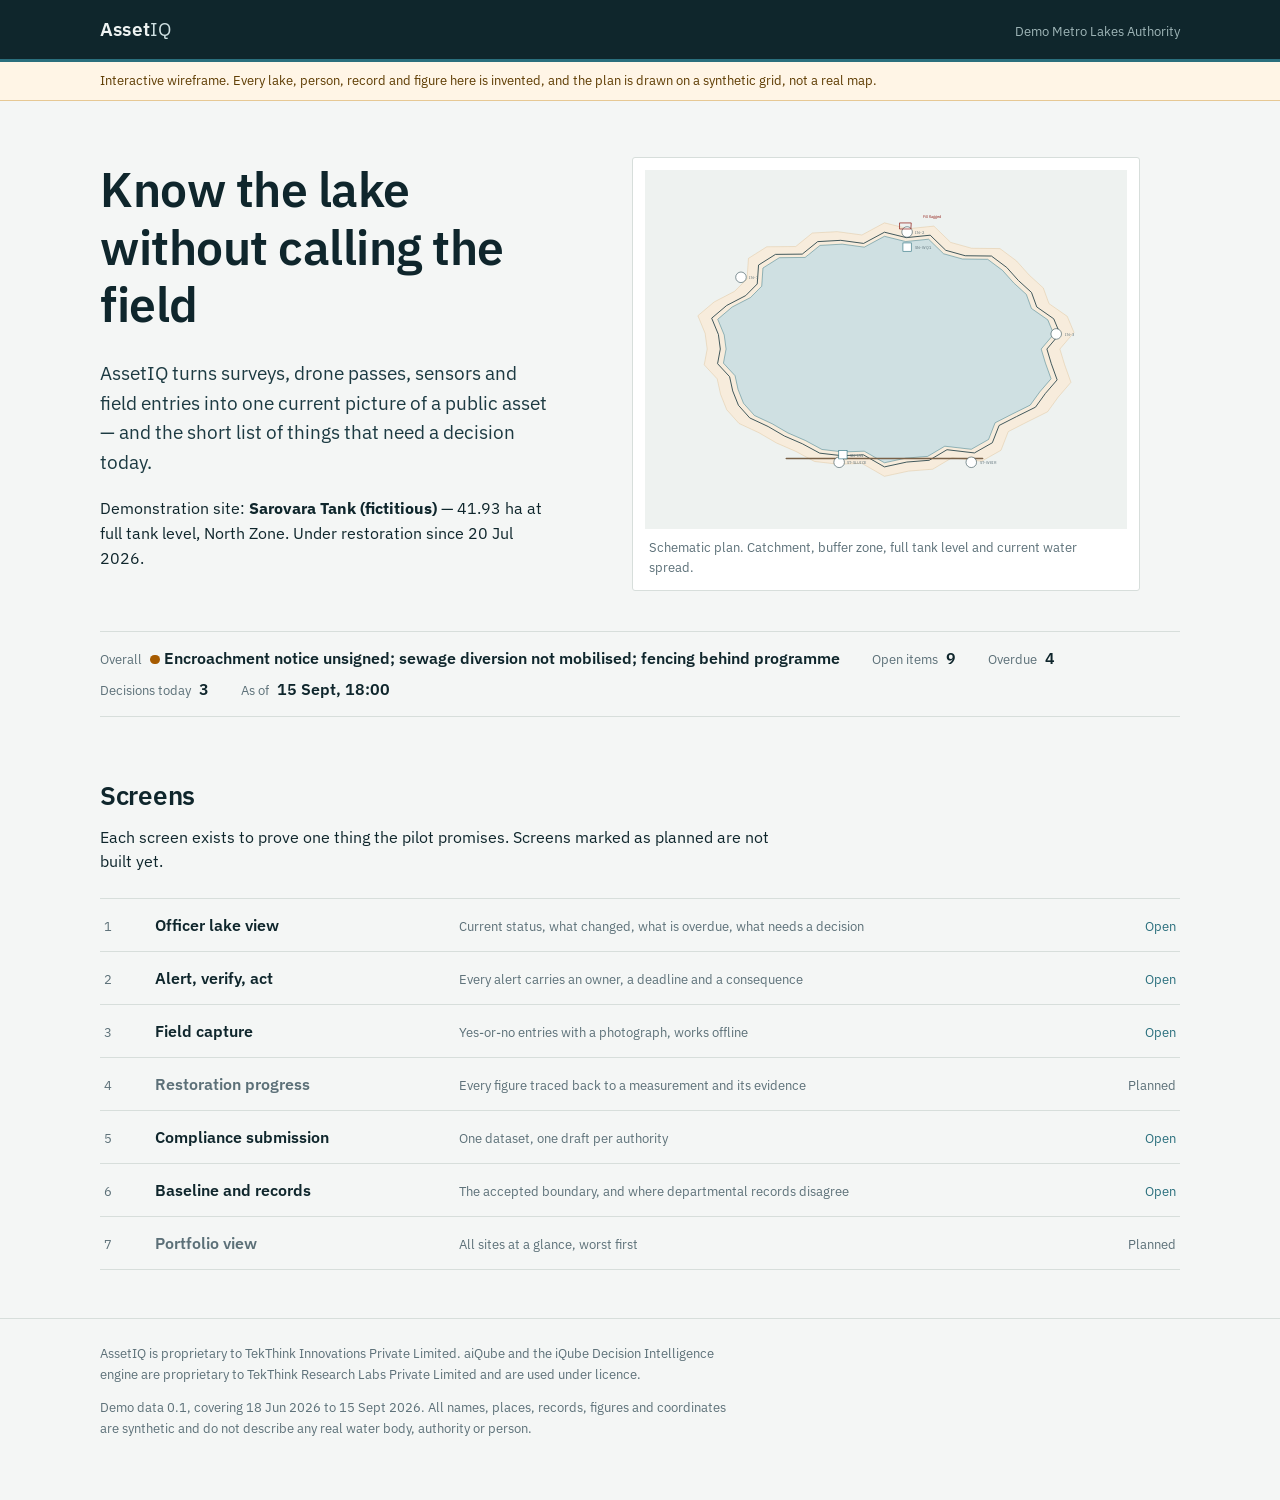
==== commit c5e77a54: "Add files via upload" ====
--- a/index.html
+++ b/index.html
@@ -62,7 +62,7 @@
   { n: 3, file: "field.html", name: "Field capture", what: "Yes-or-no entries with a photograph, works offline", built: true },
   { n: 4, file: "works.html", name: "Restoration progress", what: "Every figure traced back to a measurement and its evidence" },
   { n: 5, file: "compliance.html", name: "Compliance submission", what: "One dataset, one draft per authority", built: true },
-  { n: 6, file: "baseline.html", name: "Baseline and records", what: "The accepted boundary, and where departmental records disagree" },
+  { n: 6, file: "baseline.html", name: "Baseline and records", what: "The accepted boundary, and where departmental records disagree", built: true },
   { n: 7, file: "portfolio.html", name: "Portfolio view", what: "All sites at a glance, worst first" }
 ];
 
--- a/assets/css/aiq.css
+++ b/assets/css/aiq.css
@@ -299,3 +299,34 @@
 .draft-section table { border-collapse: collapse; width: 100%; font-size: var(--step--1); margin: 0.5rem 0; }
 .draft-section th, .draft-section td { text-align: left; padding: 0.4rem 0.6rem; border-bottom: 1px solid var(--line); }
 .draft-section thead th { background: #eef2f1; font-weight: 600; }
+
+/* ================================================================ field capture */
+.field-cols { display: grid; grid-template-columns: minmax(0, 20rem) minmax(0, 1fr); gap: 2rem; align-items: start; padding-bottom: 3rem; }
+.phone { width: 100%; max-width: 20rem; background: var(--ink); border-radius: 22px; padding: 0.5rem; box-shadow: 0 1px 3px rgba(15,38,44,0.25); }
+.phone-bar { display: flex; justify-content: space-between; color: #9fb6b8; font-size: var(--step--1); padding: 0.2rem 0.7rem 0.45rem; }
+.phone-bar .off { color: #e8a87c; }
+.phone-screen { background: var(--surface); border-radius: 16px; padding: 1rem; min-height: 22rem; }
+.p-head { display: flex; justify-content: space-between; font-weight: 600; font-size: var(--step--1); color: var(--slate); border-bottom: 1px solid var(--line); padding-bottom: 0.5rem; margin-bottom: 0.9rem; }
+.p-q { font-size: var(--step-1); font-weight: 600; line-height: 1.3; margin-bottom: 1rem; }
+.p-yn { display: grid; grid-template-columns: 1fr 1fr; gap: 0.6rem; }
+.p-btn { font: inherit; padding: 0.75rem 0.5rem; border: 1px solid var(--line-strong); background: var(--surface); border-radius: var(--radius); cursor: pointer; width: 100%; }
+.p-btn.on { background: var(--ink); border-color: var(--ink); color: #fff; }
+.p-btn.primary { background: var(--water); border-color: var(--water); color: #fff; margin-top: 0.9rem; }
+.p-btn.ghost { margin-top: 0.6rem; }
+.p-photo { margin-top: 0.9rem; border: 1px dashed var(--line-strong); border-radius: var(--radius); padding: 0.75rem; text-align: center; }
+.p-shot { display: block; padding: 1.1rem 0; background: repeating-linear-gradient(45deg, #eef2f1, #eef2f1 8px, #e6ecea 8px, #e6ecea 16px); color: var(--slate); font-size: var(--step--1); }
+.p-note { color: var(--slate); font-size: var(--step--1); margin: 0.5rem 0 0; }
+.p-done { font-size: var(--step-1); font-weight: 600; margin: 0.5rem 0; }
+.p-meta { margin-top: 0.9rem; border-top: 1px solid var(--line); padding-top: 0.6rem; font-size: var(--step--1); color: var(--slate); }
+.p-meta div { display: flex; justify-content: space-between; padding: 0.15rem 0; }
+.p-meta span { color: var(--ink); }
+
+ul.plain { list-style: none; margin: 0; padding: 0; }
+ul.plain li + li { margin-top: 0.7rem; }
+.ans { font-size: var(--step--1); border: 1px solid var(--line-strong); border-radius: 999px; padding: 0 0.5rem; margin-left: 0.3rem; }
+.ans.yes { border-color: var(--amber); color: var(--amber); }
+.ans.no { border-color: var(--green); color: var(--green); }
+.q-flag { color: var(--amber); }
+.up-flag { color: var(--green); }
+
+@media (max-width: 860px) { .field-cols { grid-template-columns: 1fr; } }
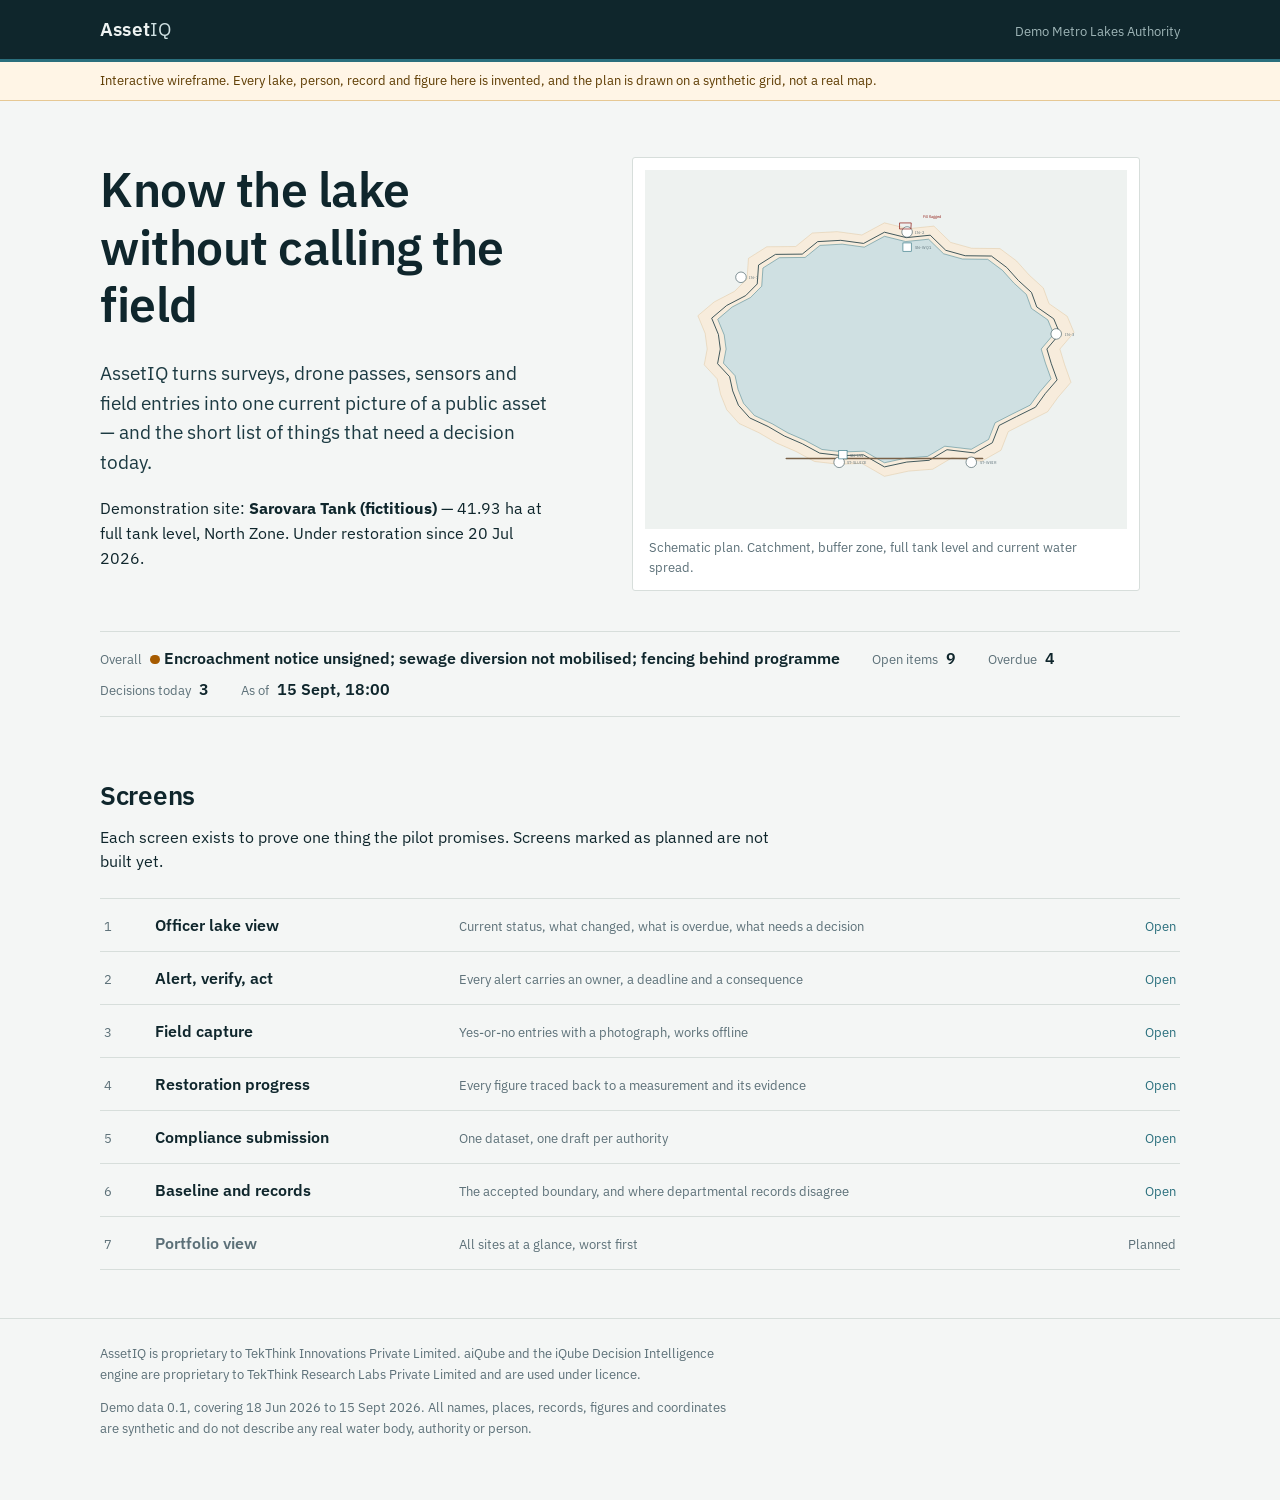
==== commit 1bb264e0: "Add files via upload" ====
--- a/index.html
+++ b/index.html
@@ -60,7 +60,7 @@
   { n: 1, file: "lake.html", name: "Officer lake view", what: "Current status, what changed, what is overdue, what needs a decision", built: true },
   { n: 2, file: "alerts.html", name: "Alert, verify, act", what: "Every alert carries an owner, a deadline and a consequence", built: true },
   { n: 3, file: "field.html", name: "Field capture", what: "Yes-or-no entries with a photograph, works offline", built: true },
-  { n: 4, file: "works.html", name: "Restoration progress", what: "Every figure traced back to a measurement and its evidence" },
+  { n: 4, file: "works.html", name: "Restoration progress", what: "Every figure traced back to a measurement and its evidence", built: true },
   { n: 5, file: "compliance.html", name: "Compliance submission", what: "One dataset, one draft per authority", built: true },
   { n: 6, file: "baseline.html", name: "Baseline and records", what: "The accepted boundary, and where departmental records disagree", built: true },
   { n: 7, file: "portfolio.html", name: "Portfolio view", what: "All sites at a glance, worst first" }
--- a/assets/css/aiq.css
+++ b/assets/css/aiq.css
@@ -330,3 +330,31 @@
 .up-flag { color: var(--green); }
 
 @media (max-width: 860px) { .field-cols { grid-template-columns: 1fr; } }
+
+/* ================================================================ baseline */
+.layer-toggles { display: flex; flex-wrap: wrap; gap: 0.4rem; margin-bottom: 0.75rem; }
+.layer-toggles button {
+  font: inherit; font-size: var(--step--1); padding: 0.2rem 0.65rem; cursor: pointer;
+  background: var(--surface); border: 1px solid var(--line-strong); border-radius: 999px; color: var(--slate);
+}
+.layer-toggles button[aria-pressed="true"] { border-color: var(--ink); color: var(--ink); font-weight: 600; }
+
+.plan-ink .rec { fill: none; stroke-width: 1.6; stroke-dasharray: 7 4; }
+.plan-ink .rec-rev { stroke: #9a4f8c; }
+.plan-ink .rec-irr { stroke: #b07216; }
+.plan-ink .rec-not { stroke: #2f6f4e; }
+.key { font-size: var(--step--1); margin-right: 0.75rem; white-space: nowrap; }
+.key::before { content: "—"; font-weight: 700; margin-right: 0.3rem; }
+.key-rev::before { color: #9a4f8c; }
+.key-irr::before { color: #b07216; }
+.key-not::before { color: #2f6f4e; }
+
+table.reg { border-collapse: collapse; width: 100%; font-size: var(--step--1); }
+table.reg th, table.reg td { text-align: left; padding: 0.45rem 0.6rem; border-bottom: 1px solid var(--line); }
+table.reg thead th { background: #eef2f1; font-weight: 600; }
+table.reg tr.accepted td { background: #eaf3ec; font-weight: 600; }
+
+.disc + .disc { border-top: 1px solid var(--line); margin-top: 0.9rem; padding-top: 0.9rem; }
+.disc .ask { font-weight: 600; margin: 0 0 0.2rem; }
+.disc .why { color: var(--slate); font-size: var(--step--1); margin: 0.2rem 0 0; }
+.disc .why strong { color: var(--ink-soft); }
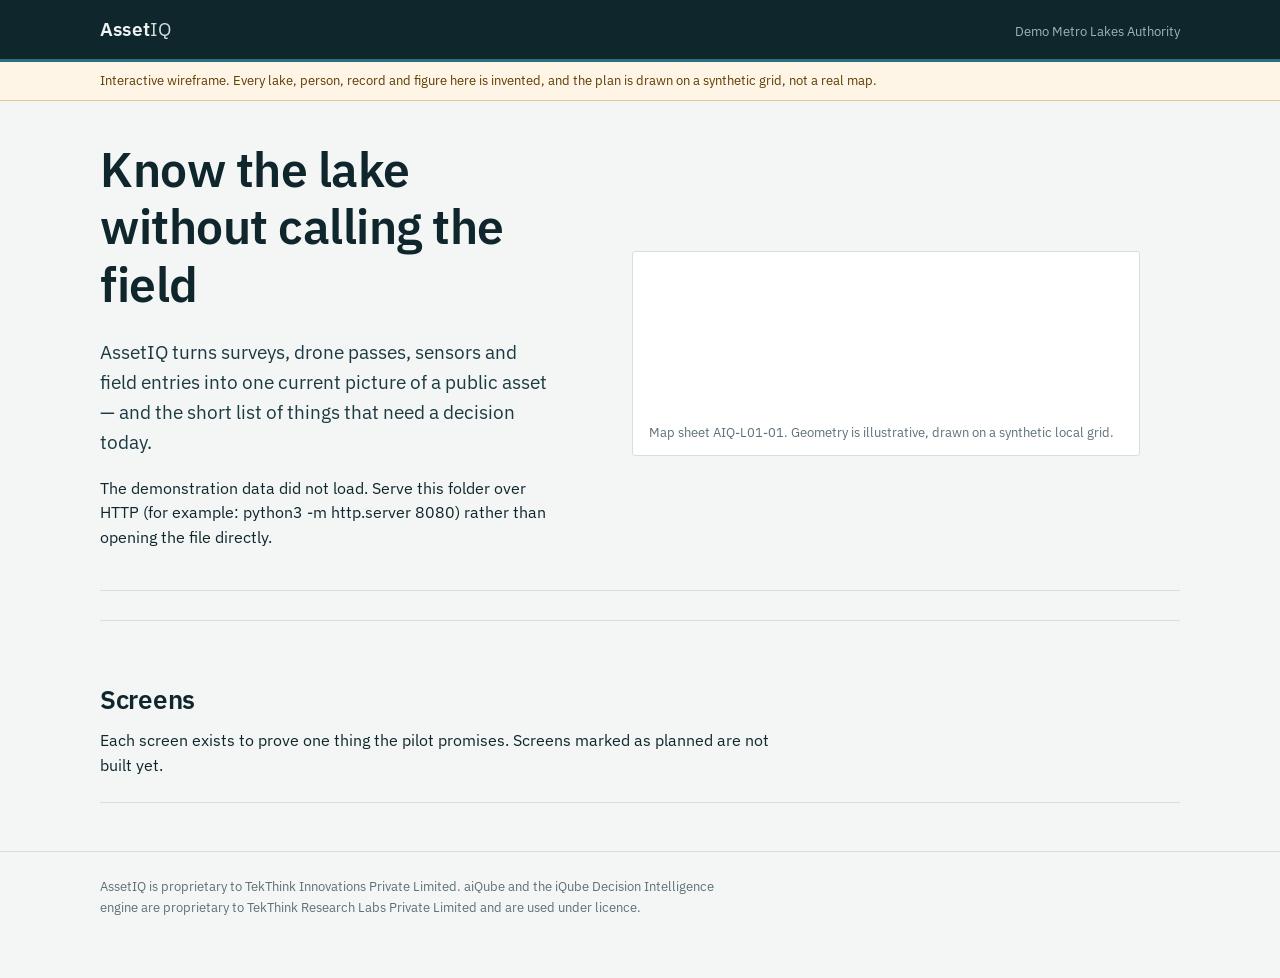
==== commit d518b6c0: "Add files via upload" ====
--- a/index.html
+++ b/index.html
@@ -33,7 +33,7 @@
       </div>
       <figure class="plan">
         <svg id="plan"></svg>
-        <figcaption id="plan-caption">Schematic plan. Catchment, buffer zone, full tank level and current water spread.</figcaption>
+        <figcaption id="plan-caption">Map sheet AIQ-L01-01. Geometry is illustrative, drawn on a synthetic local grid.</figcaption>
       </figure>
     </div>
 
@@ -55,6 +55,7 @@
 </footer>
 
 <script src="assets/js/aiq-data.js"></script>
+<script src="assets/js/aiq-map.js"></script>
 <script>
 const SCREENS = [
   { n: 1, file: "lake.html", name: "Officer lake view", what: "Current status, what changed, what is overdue, what needs a decision", built: true },
@@ -76,7 +77,7 @@
       `Demonstration site: <strong>${a.display_name}</strong> — ${a.ftl_area_ha} ha at full tank level, ` +
       `${a.zone}. ${AIQ.custody(a.custody_state)} since ${AIQ.date(data.custody_history.at(-1).date)}.`;
 
-    AIQ.drawPlan(document.getElementById("plan"), data);
+    AIQMap.draw(document.getElementById("plan"), data, { title: "Condition at a glance", mapRef: "AIQ-L01-01", asAt: AIQ.date(data.officer_view.as_of), acceptedOn: AIQ.date(data.spatial_baseline.accepted_on), waterDate: "Sept 2026", changeDate: AIQ.date(data.observation_passes[1].date) });
 
     const parts = [
       ["Overall", `<span class="dot ${ov.overall_status}"></span> ${ov.status_reason}`],
--- a/assets/css/aiq.css
+++ b/assets/css/aiq.css
@@ -305,7 +305,7 @@
 .phone { width: 100%; max-width: 20rem; background: var(--ink); border-radius: 22px; padding: 0.5rem; box-shadow: 0 1px 3px rgba(15,38,44,0.25); }
 .phone-bar { display: flex; justify-content: space-between; color: #9fb6b8; font-size: var(--step--1); padding: 0.2rem 0.7rem 0.45rem; }
 .phone-bar .off { color: #e8a87c; }
-.phone-screen { background: var(--surface); border-radius: 16px; padding: 1rem; min-height: 22rem; }
+.phone-screen { background: var(--surface); border-radius: 16px; padding: 1rem; min-height: 17rem; }
 .p-head { display: flex; justify-content: space-between; font-weight: 600; font-size: var(--step--1); color: var(--slate); border-bottom: 1px solid var(--line); padding-bottom: 0.5rem; margin-bottom: 0.9rem; }
 .p-q { font-size: var(--step-1); font-weight: 600; line-height: 1.3; margin-bottom: 1rem; }
 .p-yn { display: grid; grid-template-columns: 1fr 1fr; gap: 0.6rem; }
@@ -358,3 +358,14 @@
 .disc .ask { font-weight: 600; margin: 0 0 0.2rem; }
 .disc .why { color: var(--slate); font-size: var(--step--1); margin: 0.2rem 0 0; }
 .disc .why strong { color: var(--ink-soft); }
+
+/* ================================================================ works */
+.alert-list .track { display: block; height: 4px; background: #e8edeb; border-radius: 3px; margin-top: 0.45rem; overflow: hidden; }
+.alert-list .fill { display: block; height: 100%; background: var(--water); }
+.calc { background: var(--surface); border: 1px solid var(--line); border-radius: var(--radius); padding: 0.7rem 0.9rem; margin-bottom: 1.25rem; font-size: var(--step-1); }
+.calc span { font-weight: 600; }
+.calc strong { color: var(--water); }
+.scroll-x { overflow-x: auto; }
+table.mb { min-width: 40rem; }
+table.mb td { vertical-align: top; }
+table.mb .wire-note { margin: 0; }
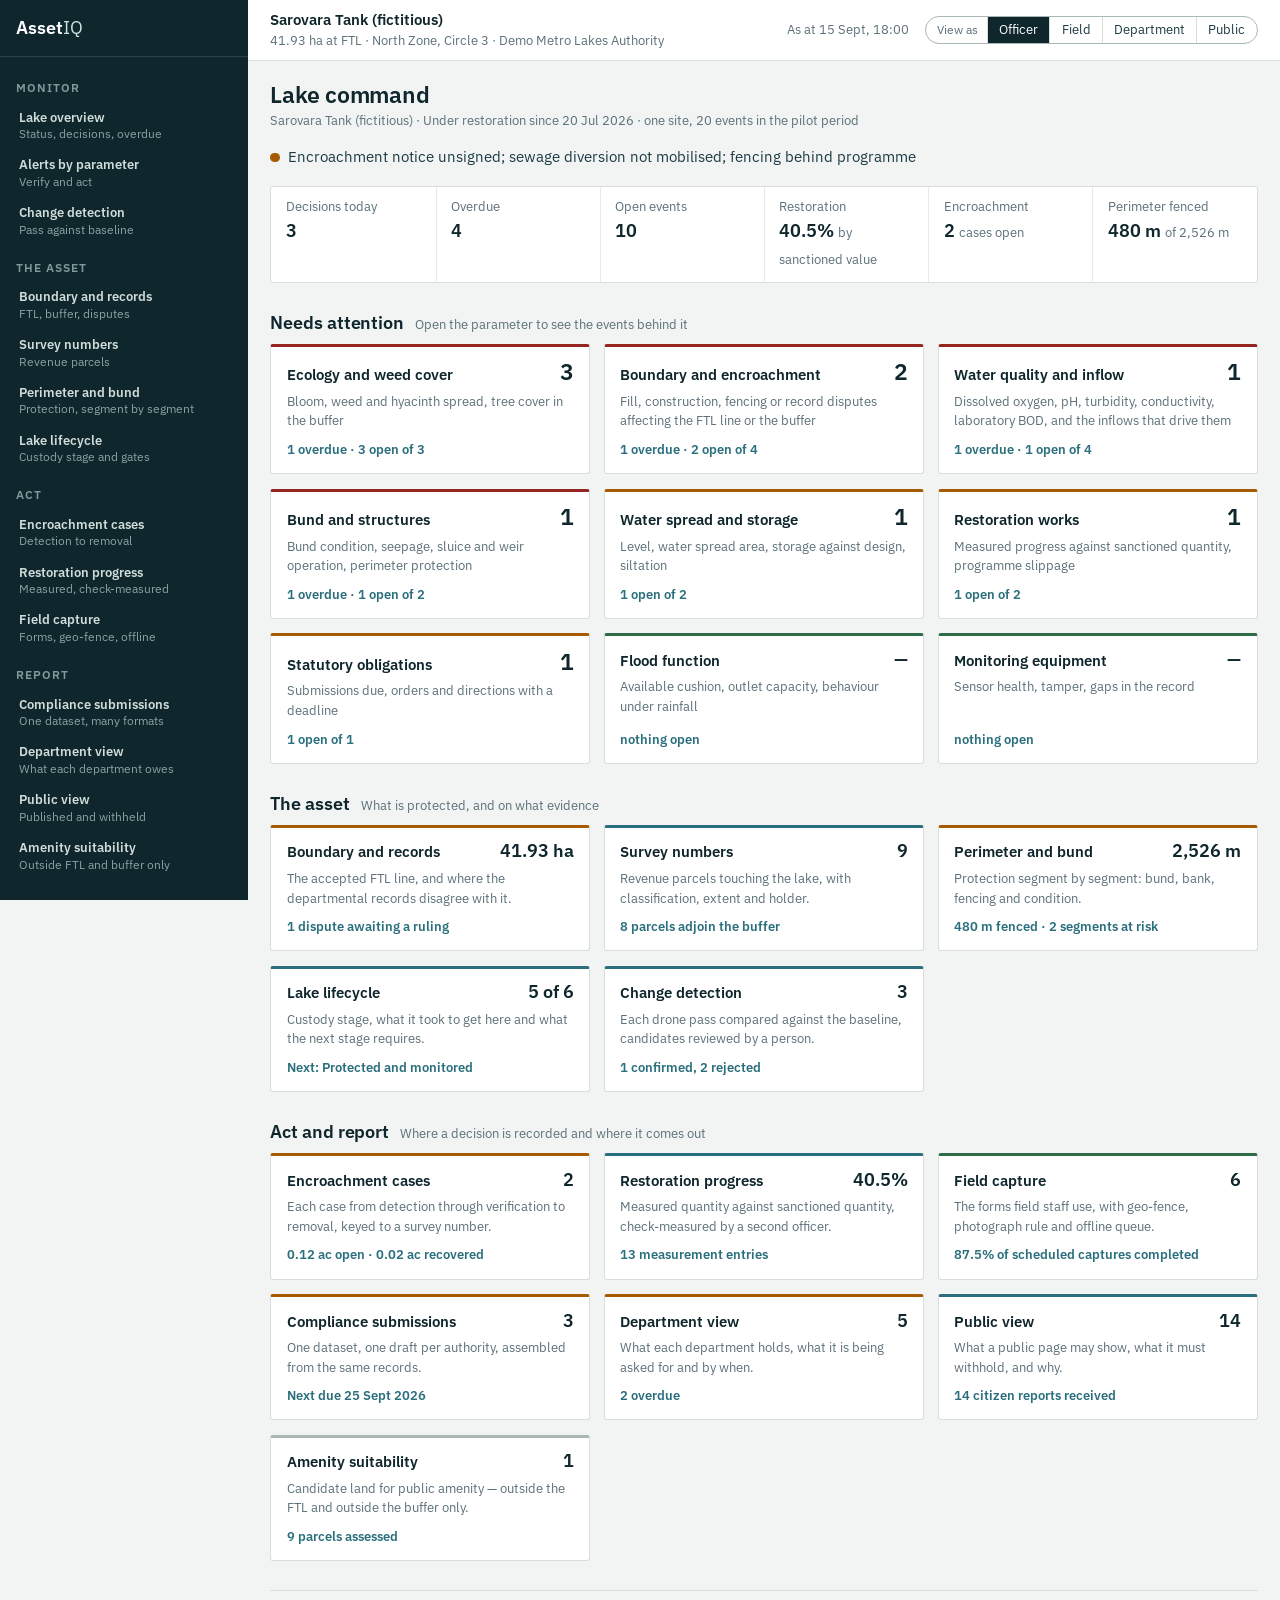
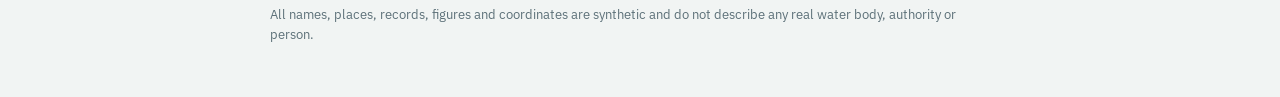
==== commit f4d02f1f: "Add files via upload" ====
--- a/index.html
+++ b/index.html
@@ -4,106 +4,147 @@
 <meta charset="utf-8">
 <meta name="viewport" content="width=device-width, initial-scale=1">
 <meta name="robots" content="noindex, nofollow">
-<title>AssetIQ prototype</title>
+<title>AssetIQ</title>
 <link rel="preconnect" href="https://fonts.googleapis.com">
 <link rel="preconnect" href="https://fonts.gstatic.com" crossorigin>
 <link href="https://fonts.googleapis.com/css2?family=IBM+Plex+Sans:wght@400;600&display=swap" rel="stylesheet">
 <link rel="stylesheet" href="assets/css/aiq.css">
 </head>
-<body>
+<body data-screen="home">
 
-<header class="masthead">
-  <div class="wrap">
-    <span class="wordmark">Asset<span>IQ</span></span>
-    <span class="authority" id="authority">Demo Metro Lakes Authority</span>
+<div id="page" class="page">
+  <div class="phead">
+    <div class="row">
+      <div>
+        <h1 id="hd">Lake command</h1>
+        <p class="sub" id="hsub"></p>
+      </div>
+      <p class="verdict" id="verdict"></p>
+    </div>
   </div>
-</header>
 
-<div class="demo-banner">
-  <div class="wrap">Interactive wireframe. Every lake, person, record and figure here is invented, and the plan is drawn on a synthetic grid, not a real map.</div>
+  <dl class="stat-row" id="stats"></dl>
+
+  <div class="sec-h"><h2>Needs attention</h2><p>Open the parameter to see the events behind it</p></div>
+  <div class="tiles" id="attention"></div>
+
+  <div class="sec-h"><h2>The asset</h2><p>What is protected, and on what evidence</p></div>
+  <div class="tiles" id="asset"></div>
+
+  <div class="sec-h"><h2>Act and report</h2><p>Where a decision is recorded and where it comes out</p></div>
+  <div class="tiles" id="act"></div>
+
+  <footer class="site">
+    <p id="dataline"></p>
+  </footer>
 </div>
-
-<main>
-  <section class="hero wrap">
-    <div class="hero-grid">
-      <div>
-        <h1>Know the lake without calling the field</h1>
-        <p class="lede">AssetIQ turns surveys, drone passes, sensors and field entries into one current picture of a public asset — and the short list of things that need a decision today.</p>
-        <p id="asset-line">Loading the demonstration site…</p>
-      </div>
-      <figure class="plan">
-        <svg id="plan"></svg>
-        <figcaption id="plan-caption">Map sheet AIQ-L01-01. Geometry is illustrative, drawn on a synthetic local grid.</figcaption>
-      </figure>
-    </div>
-
-    <dl class="status-strip" id="status"></dl>
-  </section>
-
-  <section class="screens wrap">
-    <h2>Screens</h2>
-    <p>Each screen exists to prove one thing the pilot promises. Screens marked as planned are not built yet.</p>
-    <ul class="screen-list" id="screens"></ul>
-  </section>
-</main>
-
-<footer class="site">
-  <div class="wrap">
-    <p>AssetIQ is proprietary to TekThink Innovations Private Limited. aiQube and the iQube Decision Intelligence engine are proprietary to TekThink Research Labs Private Limited and are used under licence.</p>
-    <p id="dataline"></p>
-  </div>
-</footer>
 
 <script src="assets/js/aiq-data.js"></script>
 <script src="assets/js/aiq-map.js"></script>
+<script src="assets/js/aiq-shell.js"></script>
 <script>
-const SCREENS = [
-  { n: 1, file: "lake.html", name: "Officer lake view", what: "Current status, what changed, what is overdue, what needs a decision", built: true },
-  { n: 2, file: "alerts.html", name: "Alert, verify, act", what: "Every alert carries an owner, a deadline and a consequence", built: true },
-  { n: 3, file: "field.html", name: "Field capture", what: "Yes-or-no entries with a photograph, works offline", built: true },
-  { n: 4, file: "works.html", name: "Restoration progress", what: "Every figure traced back to a measurement and its evidence", built: true },
-  { n: 5, file: "compliance.html", name: "Compliance submission", what: "One dataset, one draft per authority", built: true },
-  { n: 6, file: "baseline.html", name: "Baseline and records", what: "The accepted boundary, and where departmental records disagree", built: true },
-  { n: 7, file: "portfolio.html", name: "Portfolio view", what: "All sites at a glance, worst first" }
-];
+AIQShell.boot(async (data, ctx) => {
+  const ov = data.officer_view, works = data.restoration_works;
+  const asOf = ov.as_of.slice(0, 10);
+  const enc = data.encroachment_summary;
+  const byId = Object.fromEntries(data.events.map(e => [e.id, AIQ.withAction(e)]));
+  const settled = id => !AIQ.isOpen(byId[id]);
+  const overdue = ov.overdue.filter(id => !settled(id));
+  const decisions = ov.needs_decision_today.filter(d => !settled(d.event));
 
-(async () => {
-  try {
-    const data = await aiqLoad();
-    const a = data.asset, ov = data.officer_view;
+  const role = ctx.role;
+  document.getElementById("hd").textContent =
+    role === "field" ? "Today's field round" : role === "department" ? "Department position" : "Lake command";
+  document.getElementById("hsub").textContent =
+    `${data.asset.display_name} · ${AIQ.custody(data.asset.custody_state)} since ` +
+    `${AIQ.date(data.custody_history.at(-1).date)} · one site, ${data.events.length} events in the pilot period`;
+  document.getElementById("verdict").innerHTML =
+    `<span class="dot ${ov.overall_status}"></span> <span class="reason">${ov.status_reason}</span>`;
+  document.getElementById("dataline").textContent = data.meta.disclaimer;
 
-    document.getElementById("authority").textContent = data.authority.name;
-    document.getElementById("asset-line").innerHTML =
-      `Demonstration site: <strong>${a.display_name}</strong> — ${a.ftl_area_ha} ha at full tank level, ` +
-      `${a.zone}. ${AIQ.custody(a.custody_state)} since ${AIQ.date(data.custody_history.at(-1).date)}.`;
+  /* headline figures */
+  const stats = [
+    ["Decisions today", decisions.length, ""],
+    ["Overdue", overdue.length, ""],
+    ["Open events", data.events.map(AIQ.withAction).filter(AIQ.isOpen).length, ""],
+    ["Restoration", works.precomputed_progress.overall_pct + "%", "by sanctioned value"],
+    ["Encroachment", enc.open, "cases open"],
+    ["Perimeter fenced", data.perimeter.fenced_m + " m", "of " + AIQ.num(data.perimeter.total_m) + " m"],
+  ];
+  document.getElementById("stats").innerHTML = stats.map(([k, v, s]) =>
+    `<div class="stat"><dt>${k}</dt><dd>${v}${s ? ` <small>${s}</small>` : ""}</dd></div>`).join("");
 
-    AIQMap.draw(document.getElementById("plan"), data, { title: "Condition at a glance", mapRef: "AIQ-L01-01", asAt: AIQ.date(data.officer_view.as_of), acceptedOn: AIQ.date(data.spatial_baseline.accepted_on), waterDate: "Sept 2026", changeDate: AIQ.date(data.observation_passes[1].date) });
+  /* one tile per monitoring parameter, worst first */
+  const params = data.parameters.map(p => Object.assign({}, p, AIQ.health(data, p.key)));
+  const rank = { red: 0, amber: 1, green: 2 };
+  params.sort((a, b) => rank[a.status] - rank[b.status] || b.open - a.open);
+  document.getElementById("attention").innerHTML = params.map(p => `
+    <a class="tile ${p.status}" href="alerts.html#p=${p.key}">
+      <div class="tile-k">
+        <span class="tile-t">${p.name}</span>
+        <span class="tile-n ${p.open ? "" : "sm"}">${p.open || "—"}</span>
+      </div>
+      <p class="tile-d">${p.what}</p>
+      <p class="tile-f">${p.late ? `${p.late} overdue · ` : ""}${p.open ? `${p.open} open of ${p.total}` : `nothing open`}</p>
+    </a>`).join("");
 
-    const parts = [
-      ["Overall", `<span class="dot ${ov.overall_status}"></span> ${ov.status_reason}`],
-      ["Open items", ov.open_event_count],
-      ["Overdue", ov.overdue.length],
-      ["Decisions today", ov.needs_decision_today.length],
-      ["As of", AIQ.dateTime(ov.as_of)]
-    ];
-    document.getElementById("status").innerHTML = parts
-      .map(([k, v]) => `<div><dt>${k}</dt><dd>${v}</dd></div>`).join("");
+  /* the asset */
+  const disc = data.record_discrepancies.filter(d => d.status === "escalated_for_ruling").length;
+  const nextStage = data.lifecycle.stages.find(s => !s.reached_on);
+  document.getElementById("asset").innerHTML = [
+    { href: "baseline.html", t: "Boundary and records", n: data.spatial_baseline.ftl_area_ha + " ha",
+      d: "The accepted FTL line, and where the departmental records disagree with it.",
+      f: disc ? `${disc} dispute awaiting a ruling` : "No open dispute", s: disc ? "amber" : "green" },
+    { href: "survey.html", t: "Survey numbers", n: data.survey_parcels.length,
+      d: "Revenue parcels touching the lake, with classification, extent and holder.",
+      f: `${data.survey_summary.parcels_adjoining_buffer} parcels adjoin the buffer`, s: "" },
+    { href: "perimeter.html", t: "Perimeter and bund", n: AIQ.num(data.perimeter.total_m) + " m",
+      d: "Protection segment by segment: bund, bank, fencing and condition.",
+      f: `${data.perimeter.fenced_m} m fenced · ${data.perimeter.segments.filter(x => x.condition === "At risk").length} segments at risk`,
+      s: "amber" },
+    { href: "lifecycle.html", t: "Lake lifecycle", n: "5 of 6",
+      d: "Custody stage, what it took to get here and what the next stage requires.",
+      f: nextStage ? `Next: ${nextStage.name}` : "Fully protected", s: "" },
+    { href: "change.html", t: "Change detection", n: data.change_detection.passes.at(-1).candidates,
+      d: "Each drone pass compared against the baseline, candidates reviewed by a person.",
+      f: `${data.change_detection.passes.at(-1).confirmed} confirmed, ${data.change_detection.passes.at(-1).rejected} rejected`,
+      s: "" },
+  ].map(tileHTML).join("");
 
-    document.getElementById("screens").innerHTML = SCREENS.map(s => {
-      const inner = `<span class="num">${s.n}</span><span class="name">${s.name}</span>` +
-                    `<span class="what">${s.what}</span><span class="state">${s.built ? "Open" : "Planned"}</span>`;
-      return `<li>${s.built ? `<a href="${s.file}">${inner}</a>` : `<span class="pending">${inner}</span>`}</li>`;
-    }).join("");
+  /* act and report */
+  const nextDue = data.compliance_targets.slice().sort((a, b) => a.next_due < b.next_due ? -1 : 1)[0];
+  document.getElementById("act").innerHTML = [
+    { href: "encroachment.html", t: "Encroachment cases", n: enc.open,
+      d: "Each case from detection through verification to removal, keyed to a survey number.",
+      f: `${enc.area_open_ac} ac open · ${enc.area_recovered_ac} ac recovered`, s: enc.open ? "amber" : "green" },
+    { href: "works.html", t: "Restoration progress", n: works.precomputed_progress.overall_pct + "%",
+      d: "Measured quantity against sanctioned quantity, check-measured by a second officer.",
+      f: `${works.measurements.length} measurement entries`, s: "" },
+    { href: "field.html", t: "Field capture", n: data.field_forms.length,
+      d: "The forms field staff use, with geo-fence, photograph rule and offline queue.",
+      f: `${data.field_capture_summary.completion_pct}% of scheduled captures completed`, s: "green" },
+    { href: "compliance.html", t: "Compliance submissions", n: data.compliance_targets.length,
+      d: "One dataset, one draft per authority, assembled from the same records.",
+      f: `Next due ${AIQ.date(nextDue.next_due)}`, s: "amber" },
+    { href: "department.html", t: "Department view", n: data.department_view.departments.length,
+      d: "What each department holds, what it is being asked for and by when.",
+      f: `${data.department_view.departments.filter(x => x.status === "Overdue").length} overdue`, s: "amber" },
+    { href: "public.html", t: "Public view", n: data.public_view.citizen_reports.received,
+      d: "What a public page may show, what it must withhold, and why.",
+      f: `${data.public_view.citizen_reports.received} citizen reports received`, s: "" },
+    { href: "amenity.html", t: "Amenity suitability", n: data.beautification.candidates.filter(c => c.verdict === "Meets every check").length,
+      d: "Candidate land for public amenity — outside the FTL and outside the buffer only.",
+      f: `${data.beautification.candidates.length} parcels assessed`, s: "grey" },
+  ].map(tileHTML).join("");
 
-    document.getElementById("dataline").textContent =
-      `Demo data ${data.meta.version}, covering ${AIQ.date(data.meta.period[0])} to ${AIQ.date(data.meta.period[1])}. ` +
-      data.meta.disclaimer;
-  } catch (err) {
-    document.getElementById("asset-line").textContent =
-      "The demonstration data did not load. Serve this folder over HTTP (for example: python3 -m http.server 8080) rather than opening the file directly.";
-    console.error(err);
+  function tileHTML(x) {
+    return `<a class="tile ${x.s}" href="${x.href}">
+      <div class="tile-k"><span class="tile-t">${x.t}</span><span class="tile-n sm">${x.n}</span></div>
+      <p class="tile-d">${x.d}</p>
+      <p class="tile-f">${x.f}</p>
+    </a>`;
   }
-})();
+});
 </script>
 </body>
 </html>
--- a/assets/css/aiq.css
+++ b/assets/css/aiq.css
@@ -1,371 +1,387 @@
-/* AssetIQ prototype — base styles
+/* AssetIQ — application styles.
    Palette takes its cue from survey drawings and water: deep water ink,
-   silt slate, paper ground, with status colours reserved for status alone. */
+   silt slate, paper ground. Colour is reserved for status and for map
+   symbology; nothing else is coloured for decoration. */
 
 :root {
   --ink: #0f262c;
+  --ink-2: #16343c;
   --ink-soft: #1c3a42;
   --slate: #5c7078;
-  --paper: #f4f6f5;
+  --paper: #f1f4f3;
   --surface: #ffffff;
   --line: #d7dedb;
+  --line-2: #e6ebe9;
   --line-strong: #a9b8b4;
   --water: #2a6f7d;
   --water-pale: #cfe0e2;
+  --water-tint: #eaf1f1;
   --green: #2c6b45;
   --amber: #a65b00;
+  --amber-tint: #fdf3ea;
   --red: #94261f;
+  --red-tint: #fbeceb;
   --grey: #7e8c90;
 
-  --step--1: 0.83rem;
-  --step-0: 1rem;
-  --step-1: 1.2rem;
-  --step-2: 1.6rem;
-  --step-3: 2.2rem;
-  --step-4: 3rem;
-
-  --gap: 1.25rem;
+  --step--2: 0.72rem;
+  --step--1: 0.82rem;
+  --step-0: 0.94rem;
+  --step-1: 1.12rem;
+  --step-2: 1.45rem;
+  --step-3: 1.9rem;
+
+  --side-w: 15.5rem;
   --radius: 3px;
+  --gap: 1.1rem;
 }
 
 * { box-sizing: border-box; }
-
 svg, img { max-width: 100%; }
 
-html { scroll-padding-top: 5rem; }
-
+html, body { height: 100%; }
 body {
   margin: 0;
-  overflow-x: hidden;
   background: var(--paper);
   color: var(--ink);
   font-family: "IBM Plex Sans", "Segoe UI", system-ui, sans-serif;
   font-size: var(--step-0);
-  line-height: 1.55;
+  line-height: 1.5;
   font-variant-numeric: tabular-nums;
   -webkit-font-smoothing: antialiased;
 }
 
-h1, h2, h3 { line-height: 1.2; font-weight: 600; margin: 0 0 0.5em; letter-spacing: -0.01em; }
-h1 { font-size: var(--step-3); }
-h2 { font-size: var(--step-2); }
-h3 { font-size: var(--step-1); }
-p { margin: 0 0 1em; max-width: 68ch; }
-a { color: var(--water); text-decoration-thickness: 1px; text-underline-offset: 2px; }
-a:focus-visible, button:focus-visible { outline: 2px solid var(--water); outline-offset: 2px; }
-
-.wrap { width: min(1080px, 100% - 3rem); margin-inline: auto; }
-
-/* ---------------------------------------------------------------- masthead */
-.masthead {
-  background: var(--ink);
-  color: #eef3f2;
-  border-bottom: 3px solid var(--water);
-}
-.masthead .wrap { display: flex; align-items: baseline; gap: 1rem; padding: 0.9rem 0; flex-wrap: wrap; }
-.wordmark { font-size: var(--step-1); font-weight: 600; letter-spacing: 0.01em; }
-.wordmark span { color: var(--water-pale); font-weight: 400; }
-.masthead .authority { color: #9fb6b8; font-size: var(--step--1); margin-left: auto; }
-
-/* ---------------------------------------------------------------- banner */
-.demo-banner {
-  background: #fff5e6;
-  border-bottom: 1px solid #e6c894;
-  color: #5d3b00;
-  font-size: var(--step--1);
-}
-.demo-banner .wrap { padding: 0.55rem 0; }
-
-/* ---------------------------------------------------------------- hero */
-.hero { padding: 2.5rem 0 1.5rem; }
-.hero-grid { display: grid; grid-template-columns: minmax(0, 1fr) minmax(0, 1.3fr); gap: 2.5rem; align-items: center; }
-.hero h1 { font-size: var(--step-4); max-width: 18ch; }
-.hero .lede { font-size: var(--step-1); color: var(--ink-soft); }
-
-.plan {
-  background: var(--surface);
-  border: 1px solid var(--line);
-  border-radius: var(--radius);
-  padding: 0.75rem;
-}
-.plan svg { display: block; width: 100%; height: auto; }
-.plan figcaption { color: var(--slate); font-size: var(--step--1); padding: 0.5rem 0.25rem 0; }
-
-/* schematic ink */
-.plan-ink .catchment { fill: #eef2f0; stroke: var(--line-strong); stroke-dasharray: 6 4; }
-.plan-ink .buffer { fill: #f7ecdc; stroke: #d9b98a; }
-.plan-ink .ftl { fill: none; stroke: var(--ink-soft); stroke-width: 2.2; }
-.plan-ink .water { fill: var(--water-pale); stroke: var(--water); stroke-width: 1.2; }
-.plan-ink .bund { stroke: #7a6248; stroke-width: 4; fill: none; stroke-linecap: round; }
-.plan-ink .node { fill: var(--surface); stroke: var(--ink-soft); stroke-width: 1.4; }
-.plan-ink .node-label { font-size: 11px; fill: var(--slate); }
-.plan-ink .flag { fill: none; stroke: var(--red); stroke-width: 2; }
-.plan-ink .flag-label { font-size: 11px; fill: var(--red); }
-
-/* ---------------------------------------------------------------- status */
-.status-strip {
-  display: flex; flex-wrap: wrap; gap: 0.35rem 2rem;
-  border-top: 1px solid var(--line); border-bottom: 1px solid var(--line);
-  padding: 0.9rem 0; margin: 1.5rem 0 2.5rem;
-}
-.status-strip div { display: flex; align-items: baseline; gap: 0.5rem; }
-.status-strip dt { color: var(--slate); font-size: var(--step--1); }
-.status-strip dd { margin: 0; font-weight: 600; }
-
-.dot { width: 0.6rem; height: 0.6rem; border-radius: 50%; display: inline-block; }
-.dot.green { background: var(--green); }
-.dot.amber { background: var(--amber); }
-.dot.red { background: var(--red); }
-.dot.grey { background: var(--grey); }
-
-/* ---------------------------------------------------------------- screens */
-.screens { padding-bottom: 3rem; }
-.screen-list { list-style: none; margin: 1.5rem 0 0; padding: 0; border-top: 1px solid var(--line); }
-.screen-list li { border-bottom: 1px solid var(--line); }
-.screen-list a, .screen-list .pending {
-  display: grid; grid-template-columns: 2.2rem minmax(0, 18rem) 1fr auto;
-  gap: 1rem; align-items: baseline; padding: 0.85rem 0.25rem; text-decoration: none; color: inherit;
-}
-.screen-list a:hover { background: #eaf0ef; }
-.screen-list .pending { color: var(--slate); }
-.screen-list .num { color: var(--slate); font-size: var(--step--1); }
-.screen-list .name { font-weight: 600; }
-.screen-list .what { color: var(--slate); font-size: var(--step--1); }
-.screen-list .state { color: var(--slate); font-size: var(--step--1); white-space: nowrap; }
-.screen-list a .state { color: var(--water); }
-
-footer.site { border-top: 1px solid var(--line); padding: 1.5rem 0 3rem; color: var(--slate); font-size: var(--step--1); }
-footer.site p { max-width: 80ch; }
-
-@media (max-width: 800px) {
-  .hero-grid { grid-template-columns: 1fr; gap: 1.5rem; }
-  .hero h1 { font-size: var(--step-3); max-width: none; }
-  .screen-list a, .screen-list .pending { grid-template-columns: 1.6rem 1fr; }
-  .screen-list .what, .screen-list .state { grid-column: 2; }
-}
-
-@media (prefers-reduced-motion: reduce) {
-  * { animation: none !important; transition: none !important; }
-}
-
-/* ================================================================ lake view */
-.lake-head { padding: 1.75rem 0 0.75rem; }
-.lake-head .row { display: flex; align-items: flex-end; justify-content: space-between; gap: 1rem; flex-wrap: wrap; }
-.lake-head h1 { margin-bottom: 0.15em; }
-.lake-head .sub { color: var(--slate); font-size: var(--step--1); margin: 0; }
-.verdict { display: flex; align-items: center; gap: 0.6rem; font-weight: 600; }
+h1, h2, h3, h4 { line-height: 1.22; font-weight: 600; margin: 0 0 0.4em; letter-spacing: -0.005em; }
+h1 { font-size: var(--step-2); }
+h2 { font-size: var(--step-1); }
+h3 { font-size: var(--step-0); }
+p { margin: 0 0 0.8em; max-width: 74ch; }
+a { color: var(--water); text-underline-offset: 2px; }
+a:focus-visible, button:focus-visible, [tabindex]:focus-visible { outline: 2px solid var(--water); outline-offset: 2px; }
+
+/* ================================================================ shell */
+.app { display: grid; grid-template-columns: var(--side-w) minmax(0, 1fr); min-height: 100vh; }
+
+.side {
+  background: var(--ink); color: #dfe9e8;
+  display: flex; flex-direction: column;
+  position: sticky; top: 0; height: 100vh; overflow-y: auto;
+}
+.brand {
+  display: block; padding: 0.95rem 1rem 0.85rem;
+  font-size: var(--step-1); font-weight: 600; color: #fff; text-decoration: none;
+  border-bottom: 1px solid rgba(255,255,255,0.12);
+}
+.brand span { color: var(--water-pale); font-weight: 400; }
+.side nav { padding: 0.5rem 0 1rem; flex: 1; }
+.nav-group { margin-bottom: 0.3rem; }
+.nav-h {
+  margin: 0.9rem 1rem 0.3rem; font-size: var(--step--2); font-weight: 600;
+  color: #7f9a9c; text-transform: uppercase; letter-spacing: 0.09em;
+}
+.nav-i {
+  display: block; padding: 0.4rem 1rem 0.42rem; text-decoration: none; color: #cfdcda;
+  border-left: 3px solid transparent;
+}
+.nav-i:hover { background: rgba(255,255,255,0.05); color: #fff; }
+.nav-i.on { background: rgba(255,255,255,0.09); border-left-color: var(--water-pale); color: #fff; }
+.nav-l { display: block; font-size: var(--step--1); font-weight: 600; }
+.nav-hint { display: block; font-size: var(--step--2); color: #89a2a3; line-height: 1.3; }
+.nav-i.on .nav-hint { color: #a9c3c3; }
+.side-foot {
+  padding: 0.8rem 1rem; border-top: 1px solid rgba(255,255,255,0.12);
+  font-size: var(--step--2); color: #7f9a9c;
+}
+.side-foot p { margin: 0; max-width: none; }
+
+.main { display: flex; flex-direction: column; min-width: 0; }
+.topbar {
+  display: flex; align-items: center; justify-content: space-between; gap: 1rem;
+  padding: 0.55rem 1.4rem; background: var(--surface); border-bottom: 1px solid var(--line);
+  position: sticky; top: 0; z-index: 5; flex-wrap: wrap;
+}
+.tb-name { font-weight: 600; }
+.tb-sub { display: block; font-size: var(--step--1); color: var(--slate); }
+.tb-right { display: flex; align-items: center; gap: 1rem; }
+.tb-as-at { font-size: var(--step--1); color: var(--slate); white-space: nowrap; }
+.rolesw { display: flex; align-items: center; gap: 0; border: 1px solid var(--line-strong); border-radius: 999px; overflow: hidden; }
+.rolesw-l { font-size: var(--step--2); color: var(--slate); padding: 0 0.55rem 0 0.7rem; }
+.rolesw button {
+  font: inherit; font-size: var(--step--1); padding: 0.22rem 0.7rem; cursor: pointer;
+  background: none; border: 0; border-left: 1px solid var(--line); color: var(--ink-soft);
+}
+.rolesw button:hover { background: var(--water-tint); }
+.rolesw button[aria-pressed="true"] { background: var(--ink); color: #fff; }
+
+.content { padding: 1.2rem 1.4rem 3rem; }
+.page { max-width: 1180px; }
+
+/* ================================================================ page head */
+.phead { margin-bottom: 1.1rem; }
+.phead .row { display: flex; align-items: flex-end; justify-content: space-between; gap: 1rem; flex-wrap: wrap; }
+.phead h1 { margin-bottom: 0.1em; }
+.phead .sub { color: var(--slate); font-size: var(--step--1); margin: 0; max-width: 90ch; }
+.verdict { display: flex; align-items: center; gap: 0.5rem; font-weight: 600; margin: 0; }
 .verdict .reason { font-weight: 400; color: var(--ink-soft); }
 
-.cols { display: grid; grid-template-columns: minmax(0, 1fr) minmax(0, 1.15fr); gap: 2rem; align-items: start; padding-bottom: 3rem; }
-.stack > * + * { margin-top: 1.75rem; }
+.dot { width: 0.58rem; height: 0.58rem; border-radius: 50%; display: inline-block; flex: none; }
+.dot.green { background: var(--green); } .dot.amber { background: var(--amber); }
+.dot.red { background: var(--red); } .dot.grey { background: var(--grey); }
+
+/* ================================================================ tiles */
+.tiles { display: grid; grid-template-columns: repeat(auto-fill, minmax(15.5rem, 1fr)); gap: 0.9rem; margin: 0 0 1.6rem; }
+.tile {
+  display: flex; flex-direction: column; text-decoration: none; color: inherit; background: var(--surface);
+  border: 1px solid var(--line); border-radius: var(--radius); padding: 0.85rem 0.95rem;
+  border-top: 3px solid var(--water);
+}
+.tile:hover { border-color: var(--line-strong); background: #fbfdfc; }
+.tile.amber { border-top-color: var(--amber); }
+.tile.red { border-top-color: var(--red); }
+.tile.green { border-top-color: var(--green); }
+.tile.grey { border-top-color: var(--line-strong); }
+.tile-k { display: flex; align-items: baseline; justify-content: space-between; gap: 0.5rem; }
+.tile-t { font-weight: 600; font-size: var(--step-0); }
+.tile-n { font-size: var(--step-2); font-weight: 600; line-height: 1; }
+.tile-n.sm { font-size: var(--step-1); }
+.tile-d { color: var(--slate); font-size: var(--step--1); margin: 0.3rem 0 0; max-width: none; flex: 1; }
+.tile-f { margin: 0.55rem 0 0; font-size: var(--step--1); color: var(--water); font-weight: 600; }
+
+.sec-h { display: flex; align-items: baseline; gap: 0.7rem; margin: 1.8rem 0 0.6rem; }
+.sec-h h2 { margin: 0; }
+.sec-h p { margin: 0; color: var(--slate); font-size: var(--step--1); }
+
+/* ================================================================ layout */
+.cols { display: grid; grid-template-columns: minmax(0, 1fr) minmax(0, 1.12fr); gap: var(--gap); align-items: start; }
+.cols-3 { display: grid; grid-template-columns: repeat(3, minmax(0, 1fr)); gap: var(--gap); align-items: start; }
+.two-pane { display: grid; grid-template-columns: minmax(0, 19rem) minmax(0, 1fr); gap: var(--gap); align-items: start; }
+.stack > * + * { margin-top: var(--gap); }
 
 .panel { background: var(--surface); border: 1px solid var(--line); border-radius: var(--radius); }
-.panel > h2 { font-size: var(--step-1); margin: 0; padding: 0.8rem 1rem; border-bottom: 1px solid var(--line); }
-.panel > .body { padding: 1rem; }
+.panel > h2 { font-size: var(--step-0); margin: 0; padding: 0.6rem 0.9rem; border-bottom: 1px solid var(--line); }
+.panel > h2 .n { color: var(--slate); font-weight: 400; }
+.panel > .body { padding: 0.9rem; }
 .panel > .body > :last-child { margin-bottom: 0; }
-
-/* decisions — the one loud thing on the page */
-.decisions { border-left: 4px solid var(--amber); }
-.decisions ol { list-style: none; margin: 0; padding: 0; counter-reset: dec; }
-.decisions li { display: grid; grid-template-columns: 1.6rem 1fr; gap: 0.75rem; padding: 0.85rem 0; border-bottom: 1px solid var(--line); }
-.decisions li:last-child { border-bottom: 0; padding-bottom: 0; }
-.decisions li::before { counter-increment: dec; content: counter(dec); color: var(--slate); font-size: var(--step--1); padding-top: 0.15rem; }
-.decisions .ask { font-weight: 600; }
-.decisions .why { color: var(--slate); font-size: var(--step--1); margin: 0.15rem 0 0; }
-
-/* indicator grid */
-.indicators { display: grid; grid-template-columns: repeat(2, minmax(0, 1fr)); }
-.indicators div { padding: 0.7rem 1rem; border-top: 1px solid var(--line); }
-.indicators div:nth-child(-n+2) { border-top: 0; }
-.indicators div:nth-child(odd) { border-right: 1px solid var(--line); }
-.indicators .k { display: flex; align-items: center; gap: 0.45rem; font-weight: 600; font-size: var(--step--1); }
-.indicators .v { color: var(--slate); font-size: var(--step--1); margin: 0.1rem 0 0; }
-
-/* event rows */
+.panel.accent { border-left: 3px solid var(--amber); }
+.panel.flat { background: none; border: 0; }
+
+/* ================================================================ tables */
+table.reg { border-collapse: collapse; width: 100%; font-size: var(--step--1); }
+table.reg th, table.reg td { text-align: left; padding: 0.42rem 0.6rem; border-bottom: 1px solid var(--line-2); vertical-align: top; }
+table.reg thead th { background: #eef2f1; font-weight: 600; border-bottom: 1px solid var(--line); position: sticky; top: 0; }
+table.reg tr.accepted td { background: #eaf3ec; font-weight: 600; }
+table.reg tr.muted td { color: var(--slate); }
+table.reg tbody tr:hover td { background: #f7faf9; }
+table.reg tr.accepted:hover td { background: #e3efe6; }
+.scroll-x { overflow-x: auto; }
+.scroll-y { max-height: 26rem; overflow-y: auto; }
+table.mb { min-width: 40rem; }
+
+/* ================================================================ lists */
 .events { list-style: none; margin: 0; padding: 0; }
-.events li { padding: 0.8rem 1rem; border-top: 1px solid var(--line); }
+.events li { padding: 0.62rem 0.9rem; border-top: 1px solid var(--line-2); }
 .events li:first-child { border-top: 0; }
-.events .title { font-weight: 600; }
-.events .meta { color: var(--slate); font-size: var(--step--1); margin: 0.15rem 0 0; }
+.events .title { font-weight: 600; margin: 0; }
+.events .meta { color: var(--slate); font-size: var(--step--1); margin: 0.1rem 0 0; max-width: none; }
 .events .late { color: var(--red); font-weight: 600; }
 .events .owner { color: var(--ink-soft); }
-
-/* charts */
+ul.plain { list-style: none; margin: 0; padding: 0; }
+ul.plain li + li { margin-top: 0.55rem; }
+ul.bul { margin: 0 0 0.8em; padding-left: 1.1rem; }
+ul.bul li { margin-bottom: 0.25rem; }
+
+.kv { display: grid; grid-template-columns: auto 1fr; gap: 0.25rem 0.9rem; font-size: var(--step--1); margin: 0; }
+.kv dt { color: var(--slate); }
+.kv dd { margin: 0; font-weight: 600; }
+
+/* ================================================================ badges, chips */
+.badge { display: inline-block; font-size: var(--step--1); padding: 0.05rem 0.5rem; border-radius: 999px; border: 1px solid var(--line-strong); color: var(--ink-soft); white-space: nowrap; }
+.badge.open { border-color: var(--amber); color: var(--amber); }
+.badge.closed { border-color: var(--green); color: var(--green); }
+.badge.late { border-color: var(--red); color: var(--red); }
+.badge.info { border-color: var(--water); color: var(--water); }
+.ans { font-size: var(--step--1); border: 1px solid var(--line-strong); border-radius: 999px; padding: 0 0.45rem; margin-left: 0.25rem; }
+.ans.yes { border-color: var(--amber); color: var(--amber); }
+.ans.no { border-color: var(--green); color: var(--green); }
+.hash { word-break: break-all; color: var(--slate); font-size: var(--step--2); }
+
+.filters { display: flex; flex-wrap: wrap; gap: 0.35rem; margin: 0 0 0.75rem; }
+.filters button, .layer-toggles button {
+  font: inherit; font-size: var(--step--1); padding: 0.2rem 0.65rem; cursor: pointer;
+  background: var(--surface); border: 1px solid var(--line-strong); border-radius: 999px; color: var(--ink-soft);
+}
+.filters button:hover, .layer-toggles button:hover { background: var(--water-tint); }
+.filters button[aria-pressed="true"] { background: var(--ink); border-color: var(--ink); color: #fff; }
+.layer-toggles { display: flex; flex-wrap: wrap; gap: 0.35rem; margin-bottom: 0.65rem; }
+.layer-toggles button[aria-pressed="true"] { border-color: var(--ink); color: var(--ink); font-weight: 600; background: var(--water-tint); }
+
+/* ================================================================ selectable list */
+.alert-list { list-style: none; margin: 0; padding: 0; border: 1px solid var(--line); border-radius: var(--radius); background: var(--surface); }
+.alert-list li + li { border-top: 1px solid var(--line-2); }
+.alert-list button {
+  display: block; width: 100%; text-align: left; font: inherit; cursor: pointer;
+  background: none; border: 0; border-left: 3px solid transparent; padding: 0.55rem 0.8rem;
+}
+.alert-list button:hover { background: #eef2f1; }
+.alert-list button[aria-current="true"] { border-left-color: var(--water); background: var(--water-tint); }
+.alert-list .t { display: block; font-weight: 600; font-size: var(--step--1); line-height: 1.32; }
+.alert-list .m { display: block; color: var(--slate); font-size: var(--step--1); margin-top: 0.12rem; }
+.alert-list .m .late { color: var(--red); font-weight: 600; }
+.alert-list .track { display: block; height: 4px; background: #e8edeb; border-radius: 3px; margin-top: 0.4rem; overflow: hidden; }
+.alert-list .fill { display: block; height: 100%; background: var(--water); }
+
+/* ================================================================ chain */
+.chain { list-style: none; margin: 0; padding: 0 0 0 1.25rem; border-left: 2px solid var(--line); }
+.chain li { position: relative; padding: 0 0 0.9rem 0; }
+.chain li:last-child { padding-bottom: 0; }
+.chain li::before {
+  content: ""; position: absolute; left: -1.68rem; top: 0.38rem;
+  width: 0.66rem; height: 0.66rem; border-radius: 50%; background: var(--surface); border: 2px solid var(--line-strong);
+}
+.chain li.done::before { background: var(--water); border-color: var(--water); }
+.chain li.waiting::before { border-color: var(--amber); }
+.chain .step { font-weight: 600; }
+.chain .when { color: var(--slate); font-size: var(--step--1); }
+.chain p { margin: 0.1rem 0 0; font-size: var(--step--1); color: var(--ink-soft); }
+
+/* ================================================================ callouts */
+.consequence { background: var(--amber-tint); border-left: 3px solid var(--amber); padding: 0.6rem 0.8rem; margin: 0 0 1rem; }
+.consequence strong { display: block; font-size: var(--step--1); color: var(--amber); }
+.taken { background: #eaf3ec; border-left: 3px solid var(--green); padding: 0.6rem 0.8rem; }
+.taken strong { display: block; color: var(--green); }
+.taken p { margin: 0.15rem 0 0; color: var(--ink-soft); font-size: var(--step--1); }
+.note-box { background: var(--water-tint); border-left: 3px solid var(--water); padding: 0.6rem 0.8rem; margin: 0 0 1rem; font-size: var(--step--1); }
+.note-box p:last-child { margin-bottom: 0; }
+.guard { background: var(--red-tint); border-left: 3px solid var(--red); padding: 0.6rem 0.8rem; margin: 0 0 1rem; font-size: var(--step--1); }
+.guard strong { color: var(--red); }
+.wire-note { color: var(--slate); font-size: var(--step--1); margin-top: 0.45rem; max-width: 80ch; }
+.calc { background: var(--surface); border: 1px solid var(--line); border-radius: var(--radius); padding: 0.6rem 0.8rem; margin-bottom: 1rem; font-size: var(--step-1); }
+.calc span { font-weight: 600; } .calc strong { color: var(--water); }
+
+/* ================================================================ evidence */
+.evidence { display: grid; grid-template-columns: repeat(auto-fill, minmax(10.5rem, 1fr)); gap: 0.65rem; }
+.evidence figure { margin: 0; border: 1px solid var(--line); border-radius: var(--radius); overflow: hidden; background: var(--surface); }
+.evidence .frame { aspect-ratio: 4 / 3; background: repeating-linear-gradient(45deg, #eef2f1, #eef2f1 8px, #e6ecea 8px, #e6ecea 16px); display: grid; place-items: center; color: var(--slate); font-size: var(--step--1); text-align: center; padding: 0 0.5rem; }
+.evidence figcaption { padding: 0.4rem 0.55rem; font-size: var(--step--2); color: var(--slate); line-height: 1.4; }
+.evidence .who { color: var(--ink); font-weight: 600; }
+
+/* ================================================================ actions */
+.actions { display: flex; gap: 0.5rem; flex-wrap: wrap; margin-top: 0.3rem; }
+.actions button { font: inherit; font-size: var(--step--1); padding: 0.4rem 0.9rem; border-radius: var(--radius); border: 1px solid var(--ink); background: var(--ink); color: #fff; cursor: pointer; }
+.actions button:hover { background: var(--ink-2); }
+.actions button.secondary { background: var(--surface); color: var(--ink); }
+.actions button.secondary:hover { background: #eef2f1; }
+.actions button:disabled { opacity: 0.55; cursor: not-allowed; }
+.reason-row { display: block; font-size: var(--step--1); color: var(--slate); margin: 0.7rem 0 0.2rem; }
+#reason { font: inherit; width: min(100%, 30rem); padding: 0.4rem 0.55rem; border: 1px solid var(--line-strong); border-radius: var(--radius); }
+.linkish { font: inherit; font-size: var(--step--1); background: none; border: 0; padding: 0; color: var(--water); text-decoration: underline; cursor: pointer; }
+
+/* ================================================================ bars */
+.bars { list-style: none; margin: 0; padding: 0; }
+.bars li { display: grid; grid-template-columns: 1fr 4rem; gap: 0.6rem; align-items: center; padding: 0.3rem 0; }
+.bars .label { font-size: var(--step--1); }
+.bars .track { grid-column: 1 / -1; height: 5px; background: #e8edeb; border-radius: 3px; overflow: hidden; }
+.bars .fill { display: block; height: 100%; background: var(--water); }
+.bars .pct { text-align: right; font-size: var(--step--1); font-weight: 600; }
+.total { display: flex; justify-content: space-between; align-items: baseline; border-top: 1px solid var(--line); margin-top: 0.6rem; padding-top: 0.6rem; }
+.total .big { font-size: var(--step-2); font-weight: 600; }
+
+/* ================================================================ indicators */
+.indicators { display: grid; grid-template-columns: repeat(2, minmax(0, 1fr)); }
+.indicators a, .indicators div { padding: 0.55rem 0.9rem; border-top: 1px solid var(--line-2); text-decoration: none; color: inherit; display: block; }
+.indicators > :nth-child(-n+2) { border-top: 0; }
+.indicators > :nth-child(odd) { border-right: 1px solid var(--line-2); }
+.indicators a:hover { background: var(--water-tint); }
+.indicators .k { display: flex; align-items: center; gap: 0.4rem; font-weight: 600; font-size: var(--step--1); margin: 0; }
+.indicators .v { color: var(--slate); font-size: var(--step--1); margin: 0.08rem 0 0; max-width: none; }
+
+/* ================================================================ charts */
 .chart { width: 100%; height: auto; display: block; }
 .chart .grid-line { stroke: var(--line); stroke-width: 1; }
 .chart .limit { stroke: var(--red); stroke-width: 1; stroke-dasharray: 4 3; }
 .chart .plot { fill: none; stroke: var(--water); stroke-width: 1.6; }
 .chart .mark { fill: var(--red); }
 .chart text { font-size: 10px; fill: var(--slate); }
-.chart .band { fill: #f6e7e6; }
-.caption { color: var(--slate); font-size: var(--step--1); margin: 0.5rem 0 0; }
-
-/* progress */
-.bars { list-style: none; margin: 0; padding: 0; }
-.bars li { display: grid; grid-template-columns: 1fr 5rem; gap: 0.75rem; align-items: center; padding: 0.4rem 0; }
-.bars .label { font-size: var(--step--1); }
-.bars .track { grid-column: 1 / -1; height: 6px; background: #e8edeb; border-radius: 3px; overflow: hidden; }
-.bars .fill { display: block; height: 100%; background: var(--water); }
-.bars .pct { text-align: right; font-size: var(--step--1); font-weight: 600; }
-.total { display: flex; justify-content: space-between; align-items: baseline; border-top: 1px solid var(--line); margin-top: 0.75rem; padding-top: 0.75rem; }
-.total .big { font-size: var(--step-2); font-weight: 600; }
-
-.backlink { display: inline-block; margin: 1.25rem 0 0; font-size: var(--step--1); }
-
-@media (max-width: 860px) {
-  .cols { grid-template-columns: 1fr; }
+.caption { color: var(--slate); font-size: var(--step--1); margin: 0.45rem 0 0; max-width: 80ch; }
+
+/* map legend keys used in page captions */
+.key { font-size: var(--step--1); margin-right: 0.7rem; white-space: nowrap; }
+.key::before { content: "—"; font-weight: 700; margin-right: 0.25rem; }
+.key-rev::before { color: #8e4585; } .key-irr::before { color: #b0701a; } .key-not::before { color: #2e6d4c; }
+
+/* ================================================================ draft */
+.draft { margin-top: 1rem; }
+.draft-section { background: var(--surface); border: 1px solid var(--line); border-radius: var(--radius); padding: 0.85rem 1rem; margin-bottom: 0.8rem; }
+.draft-section h3 { margin-bottom: 0.35em; font-size: var(--step-0); }
+.draft-section p { max-width: 72ch; font-size: var(--step--1); }
+.draft-section .src { color: var(--slate); font-size: var(--step--2); border-top: 1px solid var(--line-2); padding-top: 0.45rem; margin: 0.6rem 0 0; }
+.draft-section table { border-collapse: collapse; width: 100%; font-size: var(--step--1); margin: 0.4rem 0; }
+.draft-section th, .draft-section td { text-align: left; padding: 0.35rem 0.55rem; border-bottom: 1px solid var(--line-2); }
+.draft-section thead th { background: #eef2f1; font-weight: 600; }
+
+/* ================================================================ field / phone */
+.field-cols { display: grid; grid-template-columns: minmax(0, 19rem) minmax(0, 1fr); gap: var(--gap); align-items: start; }
+.phone { width: 100%; max-width: 19rem; background: var(--ink); border-radius: 20px; padding: 0.45rem; }
+.phone-bar { display: flex; justify-content: space-between; color: #9fb6b8; font-size: var(--step--2); padding: 0.15rem 0.6rem 0.4rem; }
+.phone-bar .off { color: #e8a87c; }
+.phone-screen { background: var(--surface); border-radius: 14px; padding: 0.85rem; min-height: 15rem; }
+.p-head { display: flex; justify-content: space-between; gap: 0.5rem; font-weight: 600; font-size: var(--step--2); color: var(--slate); border-bottom: 1px solid var(--line); padding-bottom: 0.4rem; margin-bottom: 0.75rem; }
+.p-q { font-size: var(--step-0); font-weight: 600; line-height: 1.3; margin-bottom: 0.8rem; }
+.p-yn { display: grid; grid-template-columns: 1fr 1fr; gap: 0.5rem; }
+.p-opts { display: grid; gap: 0.35rem; }
+.p-btn { font: inherit; font-size: var(--step--1); padding: 0.6rem 0.5rem; border: 1px solid var(--line-strong); background: var(--surface); border-radius: var(--radius); cursor: pointer; width: 100%; text-align: center; }
+.p-btn.on { background: var(--ink); border-color: var(--ink); color: #fff; }
+.p-btn.primary { background: var(--water); border-color: var(--water); color: #fff; margin-top: 0.75rem; }
+.p-btn.ghost { margin-top: 0.5rem; }
+.p-btn:disabled { opacity: 0.5; cursor: not-allowed; }
+.p-num { font: inherit; width: 100%; padding: 0.55rem; border: 1px solid var(--line-strong); border-radius: var(--radius); text-align: center; font-size: var(--step-1); }
+.p-photo { margin-top: 0.75rem; border: 1px dashed var(--line-strong); border-radius: var(--radius); padding: 0.6rem; text-align: center; }
+.p-shot { display: block; padding: 0.9rem 0; background: repeating-linear-gradient(45deg, #eef2f1, #eef2f1 8px, #e6ecea 8px, #e6ecea 16px); color: var(--slate); font-size: var(--step--2); }
+.p-note { color: var(--slate); font-size: var(--step--2); margin: 0.4rem 0 0; line-height: 1.4; }
+.p-done { font-size: var(--step-0); font-weight: 600; margin: 0.4rem 0; }
+.p-meta { margin-top: 0.75rem; border-top: 1px solid var(--line); padding-top: 0.5rem; font-size: var(--step--2); color: var(--slate); }
+.p-meta div { display: flex; justify-content: space-between; gap: 0.5rem; padding: 0.1rem 0; }
+.p-meta span { color: var(--ink); text-align: right; }
+.p-fence { margin-top: 0.7rem; padding: 0.45rem 0.6rem; border-radius: var(--radius); font-size: var(--step--2); }
+.p-fence.in { background: #eaf3ec; color: var(--green); border-left: 3px solid var(--green); }
+.p-fence.out { background: var(--red-tint); color: var(--red); border-left: 3px solid var(--red); }
+.q-flag { color: var(--amber); } .up-flag { color: var(--green); }
+
+/* ================================================================ misc */
+.stat-row { display: grid; grid-template-columns: repeat(auto-fit, minmax(8rem, 1fr)); gap: 0; border: 1px solid var(--line); border-radius: var(--radius); background: var(--surface); margin-bottom: var(--gap); }
+.stat { padding: 0.6rem 0.9rem; border-left: 1px solid var(--line-2); }
+.stat:first-child { border-left: 0; }
+.stat dt { color: var(--slate); font-size: var(--step--1); }
+.stat dd { margin: 0.1rem 0 0; font-size: var(--step-1); font-weight: 600; }
+.stat dd small { font-size: var(--step--1); font-weight: 400; color: var(--slate); }
+
+.pill-row { display: flex; flex-wrap: wrap; gap: 0.35rem; margin: 0.3rem 0 0; }
+.pill { font-size: var(--step--2); border: 1px solid var(--line); border-radius: 999px; padding: 0.05rem 0.5rem; color: var(--slate); }
+
+.steps { list-style: none; margin: 0; padding: 0; display: grid; gap: 0.1rem; }
+.steps li { display: grid; grid-template-columns: 1.6rem 1fr; gap: 0.6rem; padding: 0.5rem 0; border-bottom: 1px solid var(--line-2); align-items: start; }
+.steps li:last-child { border-bottom: 0; }
+.steps .mk { width: 1.15rem; height: 1.15rem; border-radius: 50%; border: 2px solid var(--line-strong); display: grid; place-items: center; font-size: 0.6rem; color: #fff; margin-top: 0.1rem; }
+.steps li.done .mk { background: var(--water); border-color: var(--water); }
+.steps li.now .mk { border-color: var(--amber); background: var(--amber-tint); }
+.steps .s-n { font-weight: 600; font-size: var(--step--1); }
+.steps .s-m { color: var(--slate); font-size: var(--step--1); margin: 0; max-width: none; }
+
+.check { color: var(--green); font-weight: 600; }
+.cross { color: var(--red); font-weight: 600; }
+
+footer.site { border-top: 1px solid var(--line); margin-top: 1.8rem; padding: 0.9rem 0 0; color: var(--slate); font-size: var(--step--1); }
+footer.site p { max-width: 90ch; margin-bottom: 0.3em; }
+
+@media (max-width: 1000px) {
+  .cols, .cols-3, .two-pane, .field-cols { grid-template-columns: 1fr; }
   .indicators { grid-template-columns: 1fr; }
-  .indicators div:nth-child(odd) { border-right: 0; }
-  .indicators div:nth-child(2) { border-top: 1px solid var(--line); }
-}
-
-.plan-ink .sensor { fill: var(--surface); stroke: var(--water); stroke-width: 1.6; }
-
-/* ================================================================ alerts */
-.two-pane { display: grid; grid-template-columns: minmax(0, 20rem) minmax(0, 1fr); gap: 1.75rem; align-items: start; padding-bottom: 3rem; }
-.filters { display: flex; flex-wrap: wrap; gap: 0.4rem; margin: 0 0 0.9rem; }
-.filters button {
-  font: inherit; font-size: var(--step--1); padding: 0.25rem 0.7rem; cursor: pointer;
-  background: var(--surface); border: 1px solid var(--line-strong); border-radius: 999px; color: var(--ink-soft);
-}
-.filters button[aria-pressed="true"] { background: var(--ink); border-color: var(--ink); color: #fff; }
-
-.alert-list { list-style: none; margin: 0; padding: 0; border: 1px solid var(--line); border-radius: var(--radius); background: var(--surface); }
-.alert-list li + li { border-top: 1px solid var(--line); }
-.alert-list button {
-  display: block; width: 100%; text-align: left; font: inherit; cursor: pointer;
-  background: none; border: 0; border-left: 3px solid transparent; padding: 0.7rem 0.9rem;
-}
-.alert-list button:hover { background: #eef2f1; }
-.alert-list button[aria-current="true"] { border-left-color: var(--water); background: #eaf1f1; }
-.alert-list .t { display: block; font-weight: 600; font-size: var(--step--1); line-height: 1.35; }
-.alert-list .m { display: block; color: var(--slate); font-size: var(--step--1); margin: 0.15rem 0 0; }
-.alert-list .m .late { color: var(--red); font-weight: 600; }
-
-.detail h2 { margin-bottom: 0.2em; }
-.detail .tagline { color: var(--slate); font-size: var(--step--1); margin-bottom: 1.25rem; }
-.badge { display: inline-block; font-size: var(--step--1); padding: 0.1rem 0.55rem; border-radius: 999px; border: 1px solid var(--line-strong); color: var(--ink-soft); }
-.badge.open { border-color: var(--amber); color: var(--amber); }
-.badge.closed { border-color: var(--green); color: var(--green); }
-.badge.late { border-color: var(--red); color: var(--red); }
-
-.chain { list-style: none; margin: 0; padding: 0 0 0 1.35rem; border-left: 2px solid var(--line); }
-.chain li { position: relative; padding: 0 0 1.1rem 0; }
-.chain li::before {
-  content: ""; position: absolute; left: -1.78rem; top: 0.42rem;
-  width: 0.7rem; height: 0.7rem; border-radius: 50%; background: var(--surface); border: 2px solid var(--line-strong);
-}
-.chain li.done::before { background: var(--water); border-color: var(--water); }
-.chain li.waiting::before { border-color: var(--amber); }
-.chain .step { font-weight: 600; }
-.chain .when { color: var(--slate); font-size: var(--step--1); }
-.chain p { margin: 0.15rem 0 0; }
-
-.consequence { background: #fdf3ea; border-left: 3px solid var(--amber); padding: 0.7rem 0.9rem; margin: 0 0 1.25rem; }
-.consequence strong { display: block; font-size: var(--step--1); color: var(--amber); }
-
-.evidence { display: grid; grid-template-columns: repeat(auto-fill, minmax(11rem, 1fr)); gap: 0.75rem; }
-.evidence figure { margin: 0; border: 1px solid var(--line); border-radius: var(--radius); overflow: hidden; background: var(--surface); }
-.evidence .frame { aspect-ratio: 4 / 3; text-align: center; padding: 0 0.5rem; background: repeating-linear-gradient(45deg, #eef2f1, #eef2f1 8px, #e6ecea 8px, #e6ecea 16px); display: grid; place-items: center; color: var(--slate); font-size: var(--step--1); }
-.evidence figcaption { padding: 0.5rem 0.6rem; font-size: var(--step--1); color: var(--slate); }
-.evidence .hash { word-break: break-all; color: var(--slate); }
-.evidence .who { color: var(--ink); font-weight: 600; }
-
-.actions { display: flex; gap: 0.6rem; flex-wrap: wrap; margin-top: 0.4rem; }
-.actions button { font: inherit; padding: 0.45rem 1rem; border-radius: var(--radius); border: 1px solid var(--ink); background: var(--ink); color: #fff; cursor: not-allowed; opacity: 0.85; }
-.actions button.secondary { background: var(--surface); color: var(--ink); }
-.wire-note { color: var(--slate); font-size: var(--step--1); margin-top: 0.5rem; }
-
-@media (max-width: 860px) { .two-pane { grid-template-columns: 1fr; } }
-
-/* recorded demo decisions */
-.actions button { cursor: pointer; opacity: 1; }
-.actions button:hover { background: var(--ink-soft); }
-.actions button.secondary:hover { background: #eef2f1; }
-.reason-row { display: block; font-size: var(--step--1); color: var(--slate); margin: 0.9rem 0 0.25rem; }
-#reason { font: inherit; width: min(100%, 30rem); padding: 0.45rem 0.6rem; border: 1px solid var(--line-strong); border-radius: var(--radius); }
-.taken { background: #eaf3ec; border-left: 3px solid var(--green); padding: 0.7rem 0.9rem; }
-.taken strong { display: block; color: var(--green); }
-.taken p { margin: 0.2rem 0 0; color: var(--ink-soft); font-size: var(--step--1); }
-.linkish { font: inherit; font-size: var(--step--1); background: none; border: 0; padding: 0; color: var(--water); text-decoration: underline; cursor: pointer; }
-#demo-state { color: var(--water); }
-
-/* ================================================================ compliance */
-.draft { margin-top: 1.5rem; }
-.draft-section { background: var(--surface); border: 1px solid var(--line); border-radius: var(--radius); padding: 1rem 1.15rem; margin-bottom: 1rem; }
-.draft-section h3 { margin-bottom: 0.4em; }
-.draft-section p { max-width: 70ch; }
-.draft-section .src { color: var(--slate); font-size: var(--step--1); border-top: 1px solid var(--line); padding-top: 0.5rem; margin: 0.75rem 0 0; }
-.draft-section table { border-collapse: collapse; width: 100%; font-size: var(--step--1); margin: 0.5rem 0; }
-.draft-section th, .draft-section td { text-align: left; padding: 0.4rem 0.6rem; border-bottom: 1px solid var(--line); }
-.draft-section thead th { background: #eef2f1; font-weight: 600; }
-
-/* ================================================================ field capture */
-.field-cols { display: grid; grid-template-columns: minmax(0, 20rem) minmax(0, 1fr); gap: 2rem; align-items: start; padding-bottom: 3rem; }
-.phone { width: 100%; max-width: 20rem; background: var(--ink); border-radius: 22px; padding: 0.5rem; box-shadow: 0 1px 3px rgba(15,38,44,0.25); }
-.phone-bar { display: flex; justify-content: space-between; color: #9fb6b8; font-size: var(--step--1); padding: 0.2rem 0.7rem 0.45rem; }
-.phone-bar .off { color: #e8a87c; }
-.phone-screen { background: var(--surface); border-radius: 16px; padding: 1rem; min-height: 17rem; }
-.p-head { display: flex; justify-content: space-between; font-weight: 600; font-size: var(--step--1); color: var(--slate); border-bottom: 1px solid var(--line); padding-bottom: 0.5rem; margin-bottom: 0.9rem; }
-.p-q { font-size: var(--step-1); font-weight: 600; line-height: 1.3; margin-bottom: 1rem; }
-.p-yn { display: grid; grid-template-columns: 1fr 1fr; gap: 0.6rem; }
-.p-btn { font: inherit; padding: 0.75rem 0.5rem; border: 1px solid var(--line-strong); background: var(--surface); border-radius: var(--radius); cursor: pointer; width: 100%; }
-.p-btn.on { background: var(--ink); border-color: var(--ink); color: #fff; }
-.p-btn.primary { background: var(--water); border-color: var(--water); color: #fff; margin-top: 0.9rem; }
-.p-btn.ghost { margin-top: 0.6rem; }
-.p-photo { margin-top: 0.9rem; border: 1px dashed var(--line-strong); border-radius: var(--radius); padding: 0.75rem; text-align: center; }
-.p-shot { display: block; padding: 1.1rem 0; background: repeating-linear-gradient(45deg, #eef2f1, #eef2f1 8px, #e6ecea 8px, #e6ecea 16px); color: var(--slate); font-size: var(--step--1); }
-.p-note { color: var(--slate); font-size: var(--step--1); margin: 0.5rem 0 0; }
-.p-done { font-size: var(--step-1); font-weight: 600; margin: 0.5rem 0; }
-.p-meta { margin-top: 0.9rem; border-top: 1px solid var(--line); padding-top: 0.6rem; font-size: var(--step--1); color: var(--slate); }
-.p-meta div { display: flex; justify-content: space-between; padding: 0.15rem 0; }
-.p-meta span { color: var(--ink); }
-
-ul.plain { list-style: none; margin: 0; padding: 0; }
-ul.plain li + li { margin-top: 0.7rem; }
-.ans { font-size: var(--step--1); border: 1px solid var(--line-strong); border-radius: 999px; padding: 0 0.5rem; margin-left: 0.3rem; }
-.ans.yes { border-color: var(--amber); color: var(--amber); }
-.ans.no { border-color: var(--green); color: var(--green); }
-.q-flag { color: var(--amber); }
-.up-flag { color: var(--green); }
-
-@media (max-width: 860px) { .field-cols { grid-template-columns: 1fr; } }
-
-/* ================================================================ baseline */
-.layer-toggles { display: flex; flex-wrap: wrap; gap: 0.4rem; margin-bottom: 0.75rem; }
-.layer-toggles button {
-  font: inherit; font-size: var(--step--1); padding: 0.2rem 0.65rem; cursor: pointer;
-  background: var(--surface); border: 1px solid var(--line-strong); border-radius: 999px; color: var(--slate);
-}
-.layer-toggles button[aria-pressed="true"] { border-color: var(--ink); color: var(--ink); font-weight: 600; }
-
-.plan-ink .rec { fill: none; stroke-width: 1.6; stroke-dasharray: 7 4; }
-.plan-ink .rec-rev { stroke: #9a4f8c; }
-.plan-ink .rec-irr { stroke: #b07216; }
-.plan-ink .rec-not { stroke: #2f6f4e; }
-.key { font-size: var(--step--1); margin-right: 0.75rem; white-space: nowrap; }
-.key::before { content: "—"; font-weight: 700; margin-right: 0.3rem; }
-.key-rev::before { color: #9a4f8c; }
-.key-irr::before { color: #b07216; }
-.key-not::before { color: #2f6f4e; }
-
-table.reg { border-collapse: collapse; width: 100%; font-size: var(--step--1); }
-table.reg th, table.reg td { text-align: left; padding: 0.45rem 0.6rem; border-bottom: 1px solid var(--line); }
-table.reg thead th { background: #eef2f1; font-weight: 600; }
-table.reg tr.accepted td { background: #eaf3ec; font-weight: 600; }
-
-.disc + .disc { border-top: 1px solid var(--line); margin-top: 0.9rem; padding-top: 0.9rem; }
-.disc .ask { font-weight: 600; margin: 0 0 0.2rem; }
-.disc .why { color: var(--slate); font-size: var(--step--1); margin: 0.2rem 0 0; }
-.disc .why strong { color: var(--ink-soft); }
-
-/* ================================================================ works */
-.alert-list .track { display: block; height: 4px; background: #e8edeb; border-radius: 3px; margin-top: 0.45rem; overflow: hidden; }
-.alert-list .fill { display: block; height: 100%; background: var(--water); }
-.calc { background: var(--surface); border: 1px solid var(--line); border-radius: var(--radius); padding: 0.7rem 0.9rem; margin-bottom: 1.25rem; font-size: var(--step-1); }
-.calc span { font-weight: 600; }
-.calc strong { color: var(--water); }
-.scroll-x { overflow-x: auto; }
-table.mb { min-width: 40rem; }
-table.mb td { vertical-align: top; }
-table.mb .wire-note { margin: 0; }
+  .indicators > :nth-child(odd) { border-right: 0; }
+  .indicators > :nth-child(2) { border-top: 1px solid var(--line-2); }
+}
+@media (max-width: 760px) {
+  .app { grid-template-columns: 1fr; }
+  .side { position: static; height: auto; }
+  .side nav { display: grid; grid-template-columns: repeat(auto-fill, minmax(11rem, 1fr)); gap: 0 0.5rem; }
+  .content { padding: 1rem; }
+}
+@media (prefers-reduced-motion: reduce) { * { animation: none !important; transition: none !important; } }
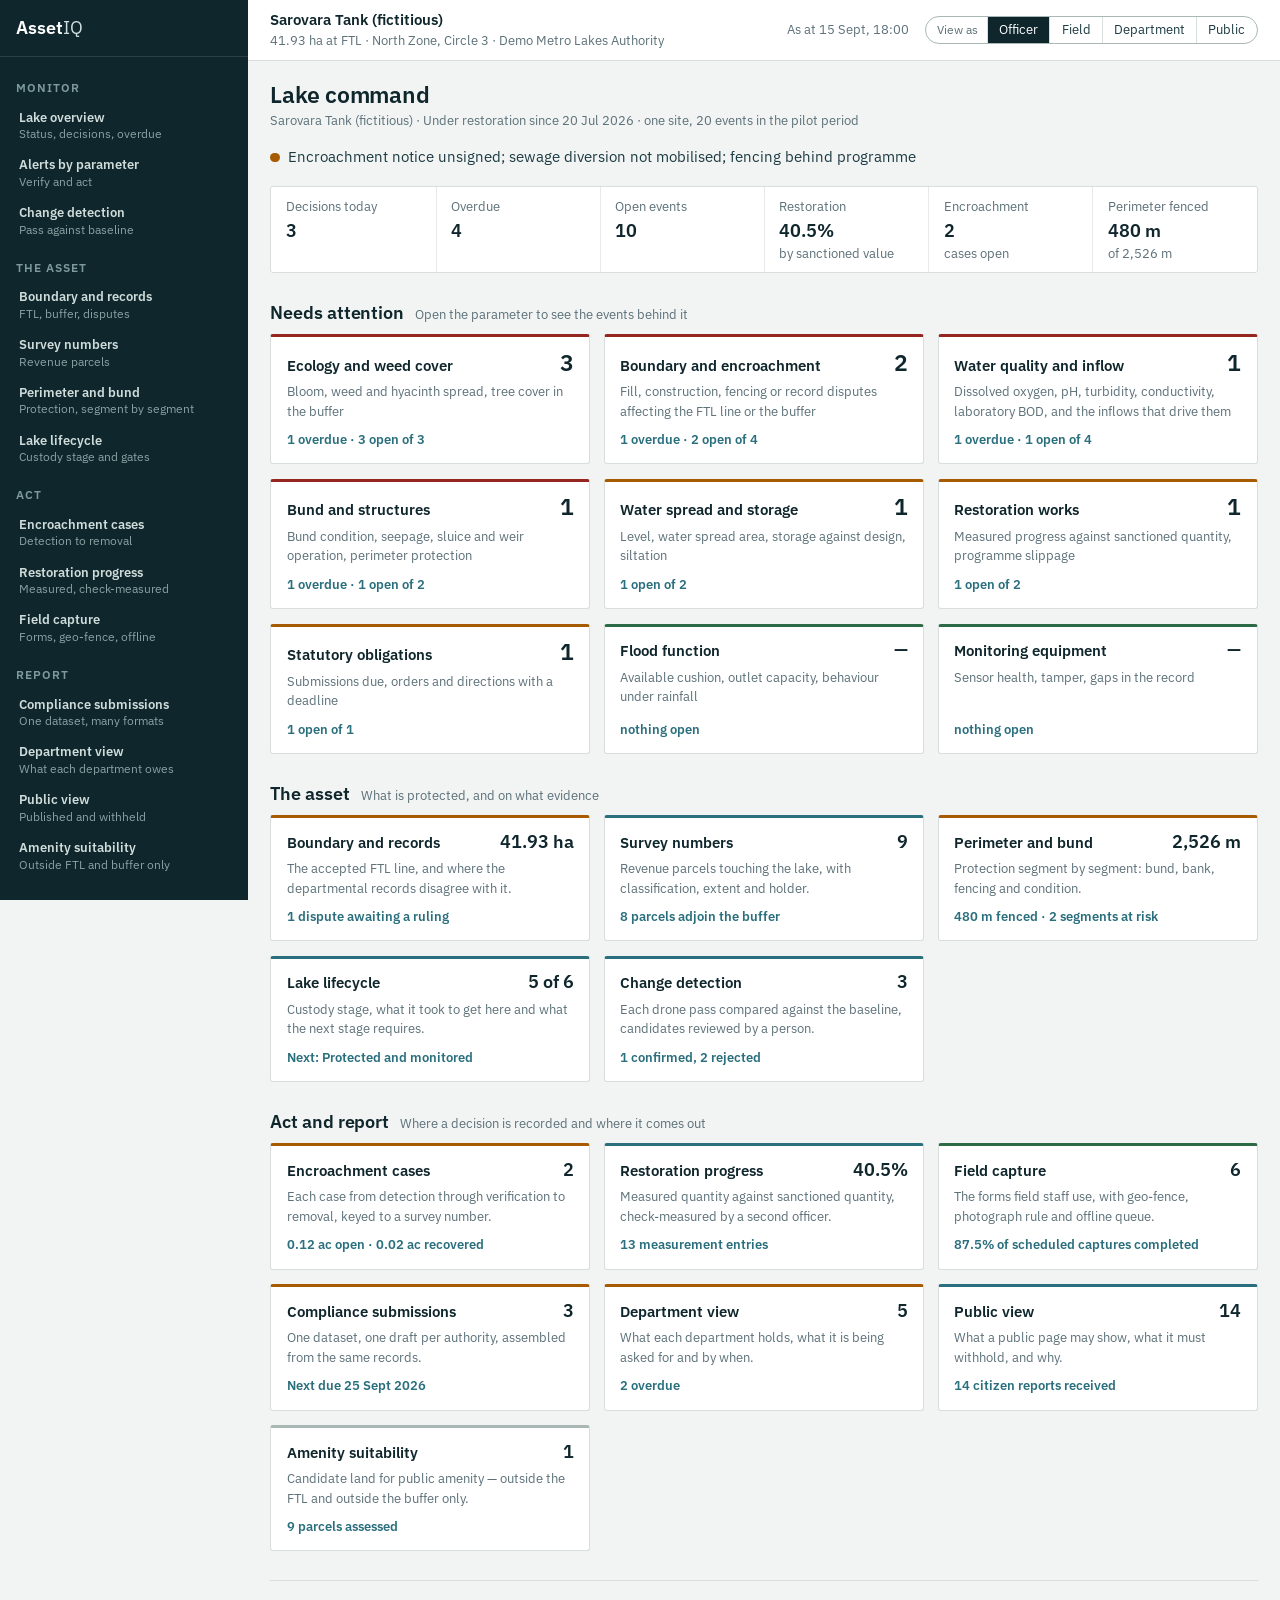
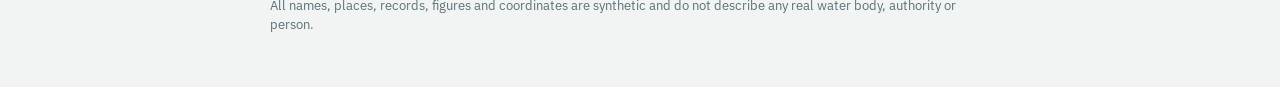
==== commit 2fdbd33a: "Add files via upload" ====
--- a/index.html
+++ b/index.html
@@ -43,7 +43,7 @@
 <script src="assets/js/aiq-map.js"></script>
 <script src="assets/js/aiq-shell.js"></script>
 <script>
-AIQShell.boot(async (data, ctx) => {
+AIQShell.boot(async (data) => {
   const ov = data.officer_view, works = data.restoration_works;
   const asOf = ov.as_of.slice(0, 10);
   const enc = data.encroachment_summary;
@@ -52,9 +52,8 @@
   const overdue = ov.overdue.filter(id => !settled(id));
   const decisions = ov.needs_decision_today.filter(d => !settled(d.event));
 
-  const role = ctx.role;
-  document.getElementById("hd").textContent =
-    role === "field" ? "Today's field round" : role === "department" ? "Department position" : "Lake command";
+  /* this screen is the officer's home; the other roles are sent to their own,
+     so there is no role-dependent heading to set here */
   document.getElementById("hsub").textContent =
     `${data.asset.display_name} · ${AIQ.custody(data.asset.custody_state)} since ` +
     `${AIQ.date(data.custody_history.at(-1).date)} · one site, ${data.events.length} events in the pilot period`;
--- a/assets/css/aiq.css
+++ b/assets/css/aiq.css
@@ -184,6 +184,24 @@
 .events .meta { color: var(--slate); font-size: var(--step--1); margin: 0.1rem 0 0; max-width: none; }
 .events .late { color: var(--red); font-weight: 600; }
 .events .owner { color: var(--ink-soft); }
+/* decision queue — each item is an act waiting on a person, not a notification */
+.panel.decisions { border-left: 3px solid var(--amber); }
+.panel.decisions ol { list-style: none; margin: 0; padding: 0; counter-reset: dq; }
+.panel.decisions li { display: flex; gap: 0.6rem; padding: 0.7rem 0; border-top: 1px solid var(--line-2); }
+.panel.decisions li:first-child { border-top: 0; padding-top: 0; }
+.panel.decisions li:last-child { padding-bottom: 0; }
+.panel.decisions li::before {
+  counter-increment: dq; content: counter(dq);
+  flex: 0 0 1.35rem; height: 1.35rem; border-radius: 50%; margin-top: 0.1rem;
+  background: var(--amber-tint); color: var(--amber); border: 1px solid var(--amber);
+  font-size: var(--step--1); font-weight: 600; text-align: center; line-height: 1.3rem;
+}
+.panel.decisions .ask { font-weight: 600; margin: 0 0 0.12rem; line-height: 1.3; }
+.panel.decisions .ask .badge { vertical-align: 0.08em; font-weight: 400; }
+.panel.decisions .what { margin: 0 0 0.12rem; font-size: var(--step--1); color: var(--ink-soft); max-width: none; }
+.panel.decisions .why { margin: 0; font-size: var(--step--1); color: var(--slate); max-width: none; }
+.panel.decisions .who { margin: 0.2rem 0 0; font-size: var(--step--1); color: var(--slate); max-width: none; }
+
 ul.plain { list-style: none; margin: 0; padding: 0; }
 ul.plain li + li { margin-top: 0.55rem; }
 ul.bul { margin: 0 0 0.8em; padding-left: 1.1rem; }
@@ -352,7 +370,9 @@
 .stat:first-child { border-left: 0; }
 .stat dt { color: var(--slate); font-size: var(--step--1); }
 .stat dd { margin: 0.1rem 0 0; font-size: var(--step-1); font-weight: 600; }
-.stat dd small { font-size: var(--step--1); font-weight: 400; color: var(--slate); }
+/* the qualifier sits on its own line: inline, it wraps wherever it runs out of
+   room and orphans a unit ("480 m of 2,526 / m") */
+.stat dd small { display: block; font-size: var(--step--1); font-weight: 400; color: var(--slate); line-height: 1.3; }
 
 .pill-row { display: flex; flex-wrap: wrap; gap: 0.35rem; margin: 0.3rem 0 0; }
 .pill { font-size: var(--step--2); border: 1px solid var(--line); border-radius: 999px; padding: 0.05rem 0.5rem; color: var(--slate); }
